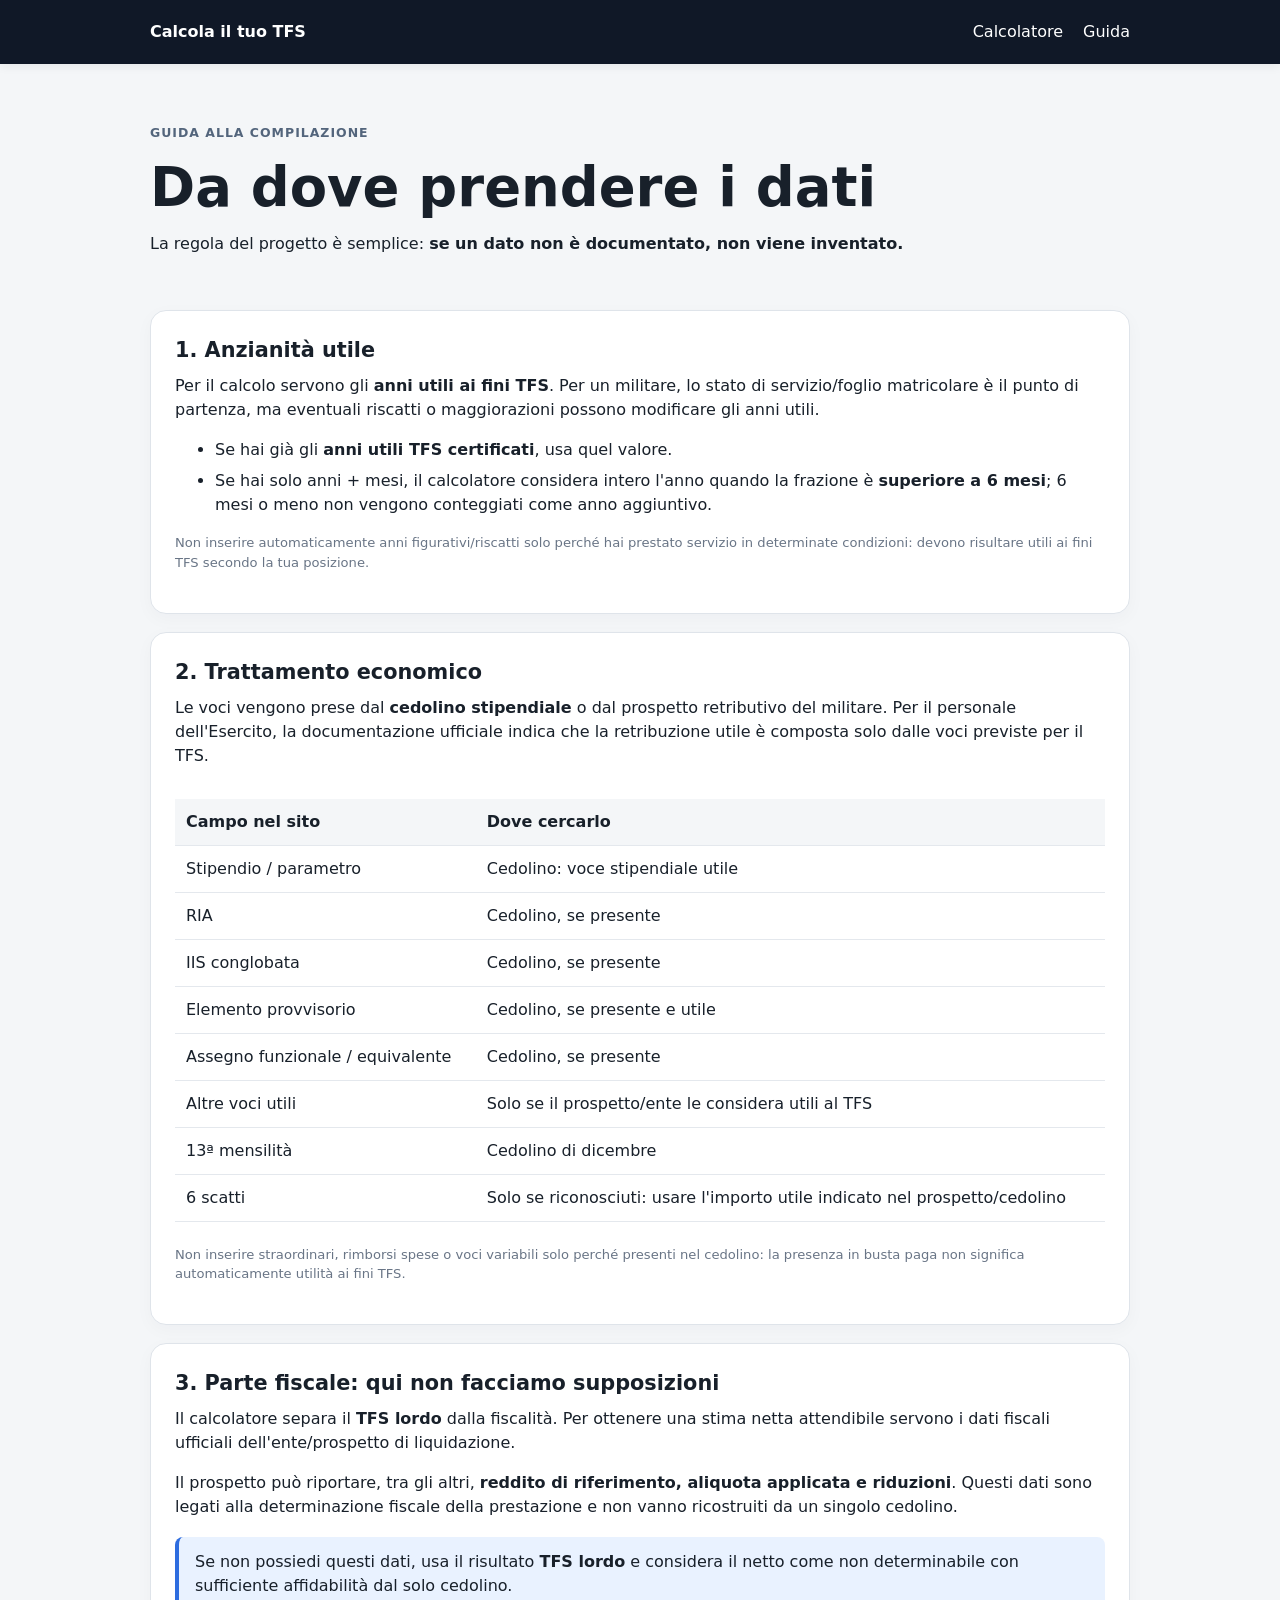
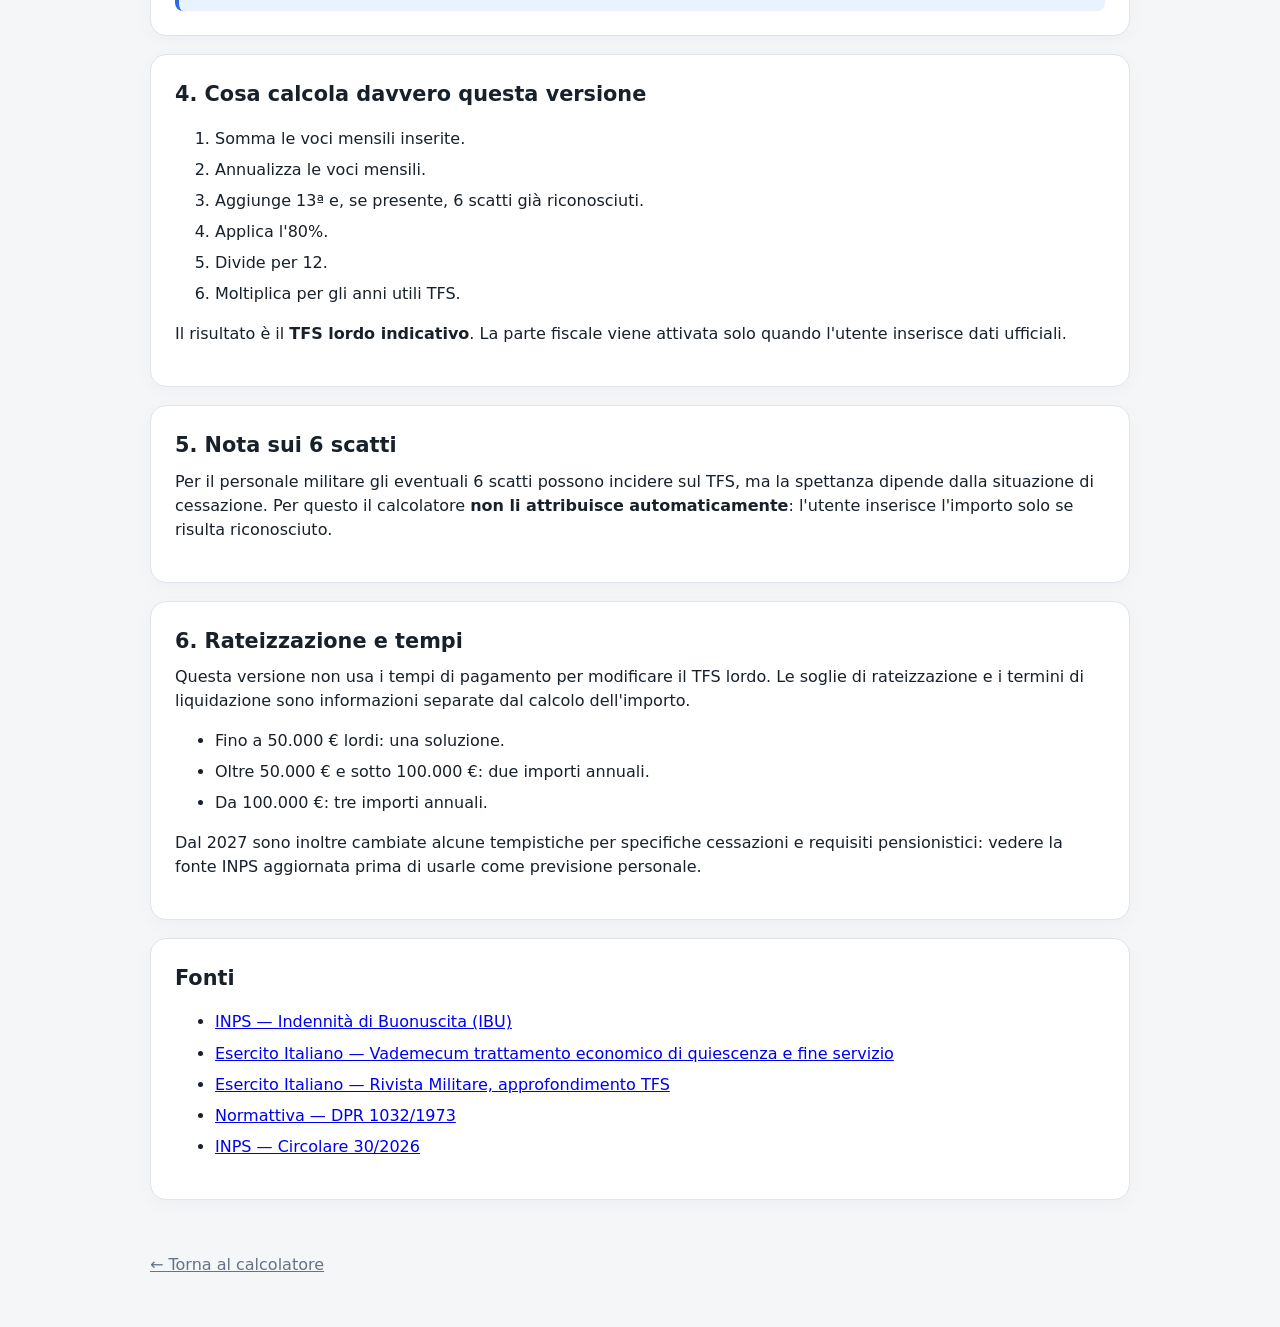
==== guida.html @ 2d4a4497 "Add files via upload" ====
<!doctype html>
<html lang="it">
<head>
  <meta charset="utf-8">
  <meta name="viewport" content="width=device-width, initial-scale=1">
  <title>Come compilare il calcolatore TFS</title>
  <link rel="stylesheet" href="css/style.css">
</head>
<body>
<header class="site-header"><div class="wrap"><a class="brand" href="index.html">Calcola il tuo TFS</a><nav><a href="index.html#calcolo">Calcolatore</a><a href="guida.html">Guida</a></nav></div></header>
<main class="wrap">
  <section class="hero compact"><p class="eyebrow">Guida alla compilazione</p><h1>Da dove prendere i dati</h1><p>La regola del progetto è semplice: <strong>se un dato non è documentato, non viene inventato.</strong></p></section>

  <section class="card">
    <h2>1. Anzianità utile</h2>
    <p>Per il calcolo servono gli <strong>anni utili ai fini TFS</strong>. Per un militare, lo stato di servizio/foglio matricolare è il punto di partenza, ma eventuali riscatti o maggiorazioni possono modificare gli anni utili.</p>
    <ul>
      <li>Se hai già gli <strong>anni utili TFS certificati</strong>, usa quel valore.</li>
      <li>Se hai solo anni + mesi, il calcolatore considera intero l'anno quando la frazione è <strong>superiore a 6 mesi</strong>; 6 mesi o meno non vengono conteggiati come anno aggiuntivo.</li>
    </ul>
    <p class="hint">Non inserire automaticamente anni figurativi/riscatti solo perché hai prestato servizio in determinate condizioni: devono risultare utili ai fini TFS secondo la tua posizione.</p>
  </section>

  <section class="card">
    <h2>2. Trattamento economico</h2>
    <p>Le voci vengono prese dal <strong>cedolino stipendiale</strong> o dal prospetto retributivo del militare. Per il personale dell'Esercito, la documentazione ufficiale indica che la retribuzione utile è composta solo dalle voci previste per il TFS.</p>
    <div class="table-wrap"><table>
      <thead><tr><th>Campo nel sito</th><th>Dove cercarlo</th></tr></thead>
      <tbody>
        <tr><td>Stipendio / parametro</td><td>Cedolino: voce stipendiale utile</td></tr>
        <tr><td>RIA</td><td>Cedolino, se presente</td></tr>
        <tr><td>IIS conglobata</td><td>Cedolino, se presente</td></tr>
        <tr><td>Elemento provvisorio</td><td>Cedolino, se presente e utile</td></tr>
        <tr><td>Assegno funzionale / equivalente</td><td>Cedolino, se presente</td></tr>
        <tr><td>Altre voci utili</td><td>Solo se il prospetto/ente le considera utili al TFS</td></tr>
        <tr><td>13ª mensilità</td><td>Cedolino di dicembre</td></tr>
        <tr><td>6 scatti</td><td>Solo se riconosciuti: usare l'importo utile indicato nel prospetto/cedolino</td></tr>
      </tbody>
    </table></div>
    <p class="hint">Non inserire straordinari, rimborsi spese o voci variabili solo perché presenti nel cedolino: la presenza in busta paga non significa automaticamente utilità ai fini TFS.</p>
  </section>

  <section id="fiscale" class="card">
    <h2>3. Parte fiscale: qui non facciamo supposizioni</h2>
    <p>Il calcolatore separa il <strong>TFS lordo</strong> dalla fiscalità. Per ottenere una stima netta attendibile servono i dati fiscali ufficiali dell'ente/prospetto di liquidazione.</p>
    <p>Il prospetto può riportare, tra gli altri, <strong>reddito di riferimento, aliquota applicata e riduzioni</strong>. Questi dati sono legati alla determinazione fiscale della prestazione e non vanno ricostruiti da un singolo cedolino.</p>
    <div class="notice">Se non possiedi questi dati, usa il risultato <strong>TFS lordo</strong> e considera il netto come non determinabile con sufficiente affidabilità dal solo cedolino.</div>
  </section>

  <section class="card">
    <h2>4. Cosa calcola davvero questa versione</h2>
    <ol>
      <li>Somma le voci mensili inserite.</li>
      <li>Annualizza le voci mensili.</li>
      <li>Aggiunge 13ª e, se presente, 6 scatti già riconosciuti.</li>
      <li>Applica l'80%.</li>
      <li>Divide per 12.</li>
      <li>Moltiplica per gli anni utili TFS.</li>
    </ol>
    <p>Il risultato è il <strong>TFS lordo indicativo</strong>. La parte fiscale viene attivata solo quando l'utente inserisce dati ufficiali.</p>
  </section>

  <section class="card">
    <h2>5. Nota sui 6 scatti</h2>
    <p>Per il personale militare gli eventuali 6 scatti possono incidere sul TFS, ma la spettanza dipende dalla situazione di cessazione. Per questo il calcolatore <strong>non li attribuisce automaticamente</strong>: l'utente inserisce l'importo solo se risulta riconosciuto.</p>
  </section>

  <section class="card">
    <h2>6. Rateizzazione e tempi</h2>
    <p>Questa versione non usa i tempi di pagamento per modificare il TFS lordo. Le soglie di rateizzazione e i termini di liquidazione sono informazioni separate dal calcolo dell'importo.</p>
    <ul>
      <li>Fino a 50.000 € lordi: una soluzione.</li>
      <li>Oltre 50.000 € e sotto 100.000 €: due importi annuali.</li>
      <li>Da 100.000 €: tre importi annuali.</li>
    </ul>
    <p>Dal 2027 sono inoltre cambiate alcune tempistiche per specifiche cessazioni e requisiti pensionistici: vedere la fonte INPS aggiornata prima di usarle come previsione personale.</p>
  </section>

  <section class="card">
    <h2>Fonti</h2>
    <ul class="sources">
      <li><a href="https://www.inps.it/it/it/dettaglio-approfondimento.schede-informative.49912.indennit-di-buonuscita-ibu-per-dipendenti-pubblici.html" target="_blank" rel="noopener">INPS — Indennità di Buonuscita (IBU)</a></li>
      <li><a href="https://www.esercito.difesa.it/assets/allegati/vademecum__il_trattamento_economico_di_quiescenza_e_di_fine_servizio__aggiornamento_2025___faq.2025.12.18.17.04.03.265.pdf" target="_blank" rel="noopener">Esercito Italiano — Vademecum trattamento economico di quiescenza e fine servizio</a></li>
      <li><a href="https://www.esercito.difesa.it/assets/allegati/5rm-2024-interattivo.2026.02.02.15.05.21.014.pdf" target="_blank" rel="noopener">Esercito Italiano — Rivista Militare, approfondimento TFS</a></li>
      <li><a href="https://www.normattiva.it/uri-res/N2Ls?urn%3Anir%3Astato%3Adecreto.del.presidente.della.repubblica%3A1973-12-29%3B1032%21vig=" target="_blank" rel="noopener">Normattiva — DPR 1032/1973</a></li>
      <li><a href="https://www.inps.it/it/it/inps-comunica/atti/circolari-messaggi-e-normativa/dettaglio.circolari-e-messaggi.2026.03.circolare-numero-30-del-27-03-2026_15208.html" target="_blank" rel="noopener">INPS — Circolare 30/2026</a></li>
    </ul>
  </section>
</main>
<footer><div class="wrap"><a href="index.html">← Torna al calcolatore</a></div></footer>
</body>
</html>
---- css/style.css ----
*{box-sizing:border-box}body{margin:0;font-family:Inter,system-ui,-apple-system,BlinkMacSystemFont,"Segoe UI",sans-serif;background:#f4f6f8;color:#18202a;line-height:1.5}.wrap{width:min(100% - 32px,980px);margin:auto}.site-header{background:#101827;color:#fff;position:sticky;top:0;z-index:10;box-shadow:0 2px 10px #0001}.site-header .wrap{display:flex;justify-content:space-between;align-items:center;min-height:64px}.brand{font-weight:800;color:#fff;text-decoration:none}.site-header nav{display:flex;gap:20px}.site-header a{color:#fff;text-decoration:none}.hero{padding:52px 0 28px}.hero.compact{padding-bottom:20px}.eyebrow{text-transform:uppercase;letter-spacing:.08em;font-size:.78rem;font-weight:800;color:#53657c}h1{font-size:clamp(2rem,6vw,3.4rem);line-height:1.05;margin:.3rem 0 1rem}h2{margin:0 0 .4rem;font-size:1.3rem}p{margin:.5rem 0 1rem}.notice{background:#e9f2ff;border-left:4px solid #2d6cdf;padding:13px 16px;border-radius:8px;margin-top:18px}.notice.warning{background:#fff7df;border-left-color:#d39b00}.card{background:#fff;border:1px solid #dfe4ea;border-radius:16px;padding:24px;margin:18px 0;box-shadow:0 5px 18px #17203308}.section-title{display:flex;gap:14px;align-items:flex-start;margin-bottom:20px}.section-title>span{display:grid;place-items:center;width:32px;height:32px;border-radius:50%;background:#101827;color:#fff;font-weight:800;flex:0 0 auto}.section-title p{color:#5d6877;margin:0}.grid{display:grid;gap:16px}.grid.two{grid-template-columns:repeat(2,minmax(0,1fr))}@media(max-width:680px){.grid.two{grid-template-columns:1fr}.site-header nav{gap:10px;font-size:.9rem}.card{padding:18px}}label{display:flex;flex-direction:column;gap:7px;font-weight:700;font-size:.93rem}input{width:100%;padding:12px 13px;border:1px solid #cbd3dc;border-radius:9px;font:inherit;background:#fff;color:#18202a}input:focus{outline:2px solid #8eb6ff;border-color:#4c82e8}.check{flex-direction:row;align-items:center;margin:18px 0;font-weight:500}.check input{width:auto}.hidden{display:none}.result-line{background:#f3f5f8;padding:12px;border-radius:8px}.hint,.optional{font-size:.82rem;color:#697586}.formula{font-family:ui-monospace,SFMono-Regular,Menlo,monospace;background:#101827;color:#fff;border-radius:10px;padding:16px;margin:16px 0;overflow:auto}.breakdown>div{display:flex;justify-content:space-between;gap:20px;padding:12px 0;border-bottom:1px solid #e8ebef}.breakdown .grand{font-size:1.15rem;border-bottom:0;margin-top:8px;padding:18px;background:#eef6ef;border-radius:10px}.button{display:inline-block;border:0;border-radius:9px;background:#101827;color:#fff;padding:12px 18px;font-weight:800;cursor:pointer;text-decoration:none;margin-top:14px}.button.secondary{background:#eef1f5;color:#18202a}.tax-result{margin-top:20px;border:1px solid #cfd8e3;border-radius:12px;padding:18px;background:#f8fafc}.tax-result .net{font-size:1.5rem;font-weight:900;margin-top:10px}.table-wrap{overflow-x:auto}table{width:100%;border-collapse:collapse;margin:15px 0}th,td{text-align:left;padding:11px;border-bottom:1px solid #e4e8ed;vertical-align:top}th{background:#f4f6f8}li{margin:.45rem 0}.sources a{overflow-wrap:anywhere}footer{padding:35px 0 50px;color:#667384}footer a{color:inherit}
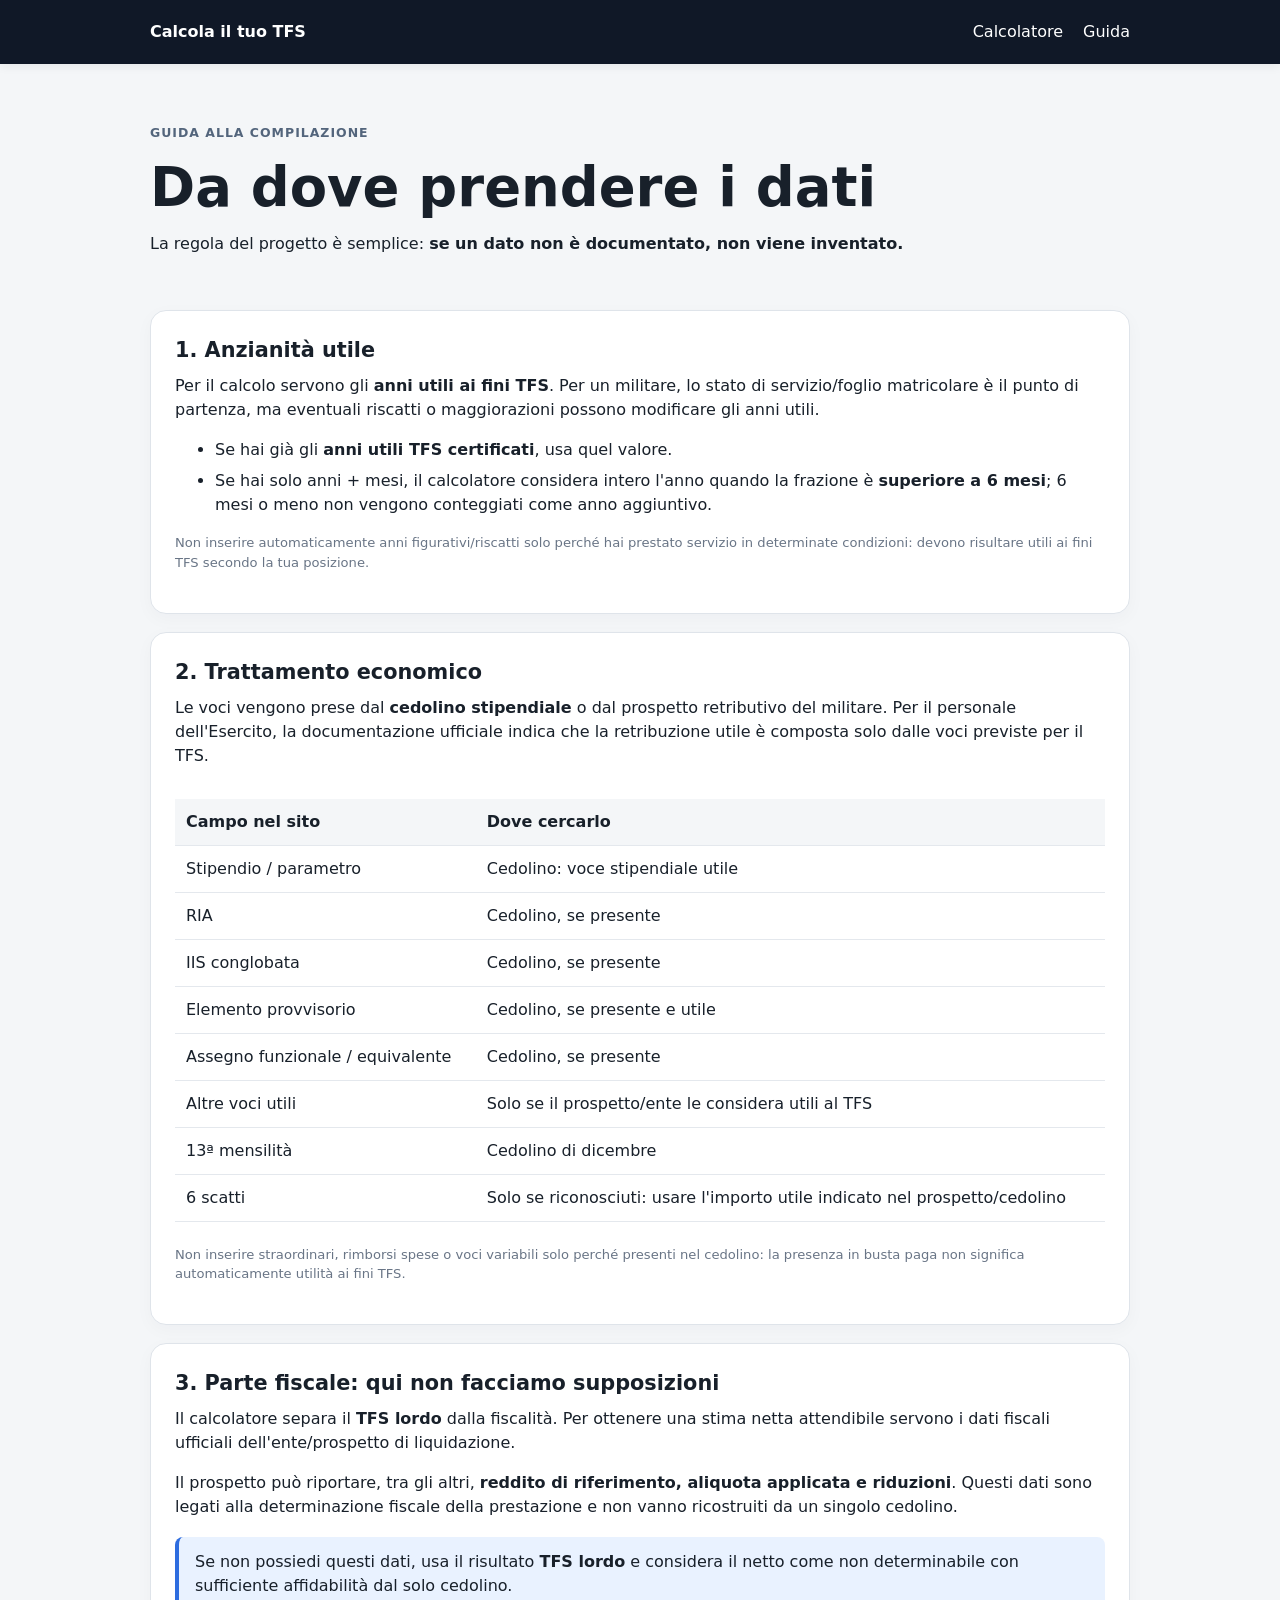
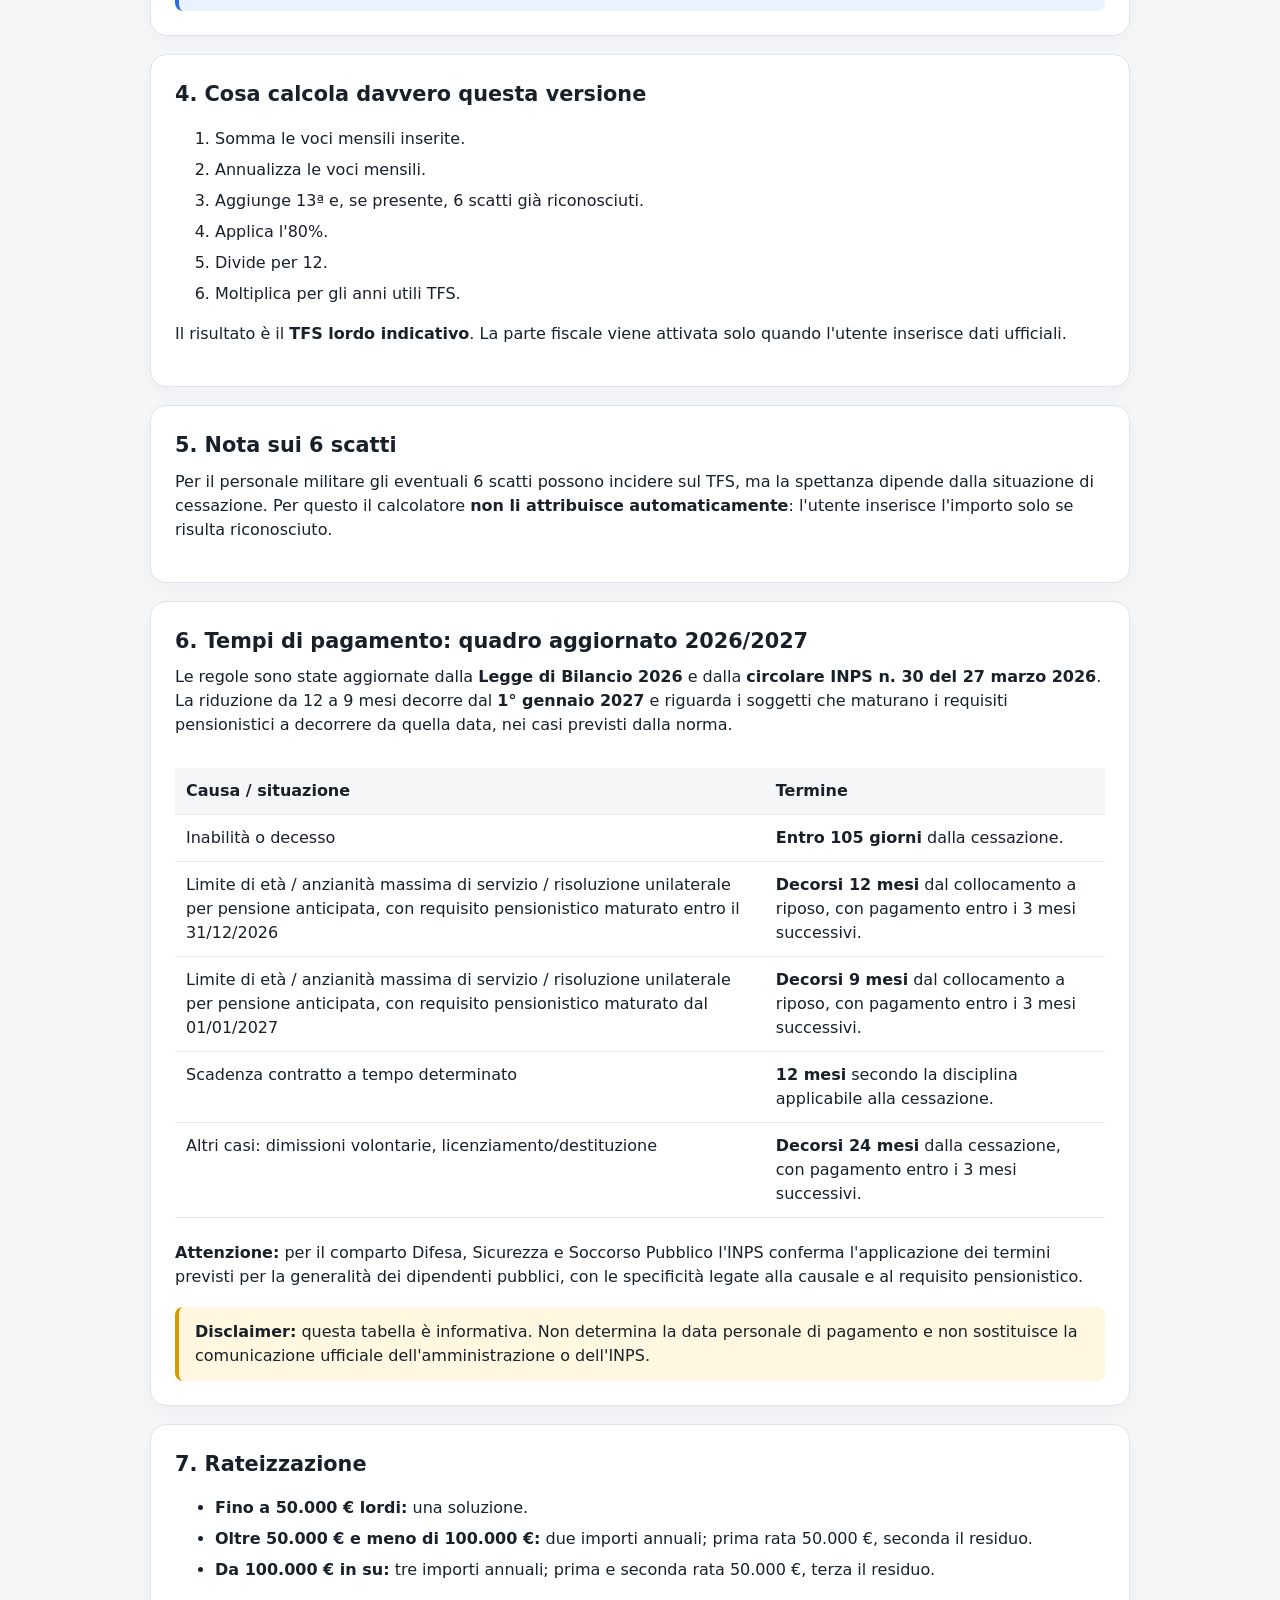
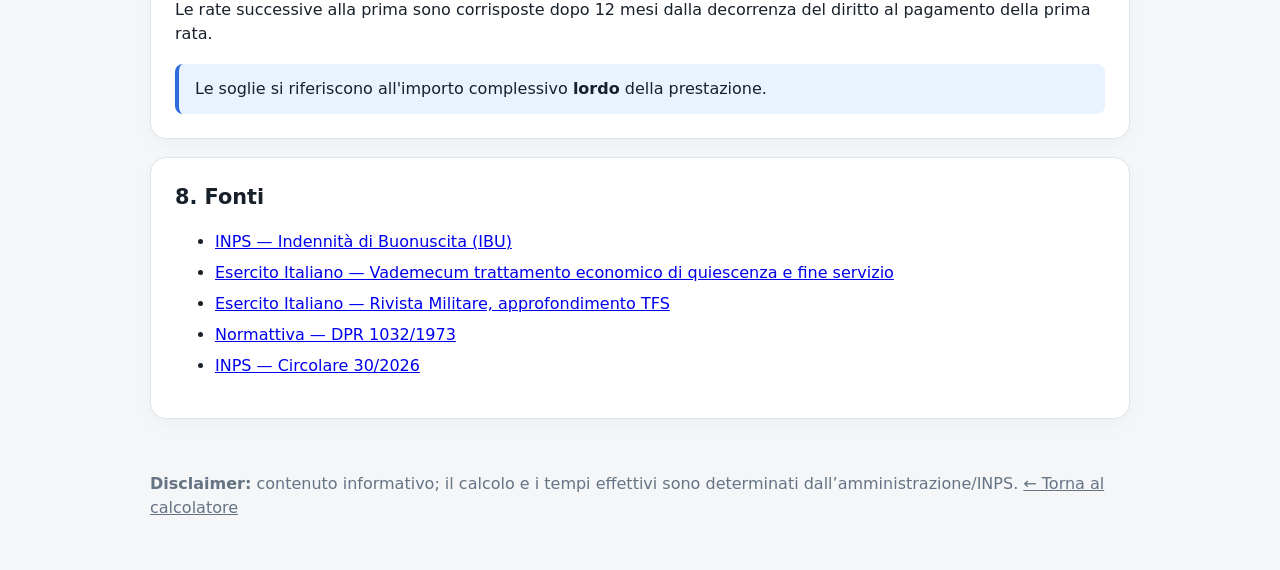
==== commit 56df2dd1: "Add files via upload" ====
--- a/guida.html
+++ b/guida.html
@@ -66,18 +66,35 @@
   </section>
 
   <section class="card">
-    <h2>6. Rateizzazione e tempi</h2>
-    <p>Questa versione non usa i tempi di pagamento per modificare il TFS lordo. Le soglie di rateizzazione e i termini di liquidazione sono informazioni separate dal calcolo dell'importo.</p>
-    <ul>
-      <li>Fino a 50.000 € lordi: una soluzione.</li>
-      <li>Oltre 50.000 € e sotto 100.000 €: due importi annuali.</li>
-      <li>Da 100.000 €: tre importi annuali.</li>
-    </ul>
-    <p>Dal 2027 sono inoltre cambiate alcune tempistiche per specifiche cessazioni e requisiti pensionistici: vedere la fonte INPS aggiornata prima di usarle come previsione personale.</p>
+    <h2>6. Tempi di pagamento: quadro aggiornato 2026/2027</h2>
+    <p>Le regole sono state aggiornate dalla <strong>Legge di Bilancio 2026</strong> e dalla <strong>circolare INPS n. 30 del 27 marzo 2026</strong>. La riduzione da 12 a 9 mesi decorre dal <strong>1° gennaio 2027</strong> e riguarda i soggetti che maturano i requisiti pensionistici a decorrere da quella data, nei casi previsti dalla norma.</p>
+    <div class="table-wrap"><table>
+      <thead><tr><th>Causa / situazione</th><th>Termine</th></tr></thead>
+      <tbody>
+        <tr><td>Inabilità o decesso</td><td><strong>Entro 105 giorni</strong> dalla cessazione.</td></tr>
+        <tr><td>Limite di età / anzianità massima di servizio / risoluzione unilaterale per pensione anticipata, con requisito pensionistico maturato entro il 31/12/2026</td><td><strong>Decorsi 12 mesi</strong> dal collocamento a riposo, con pagamento entro i 3 mesi successivi.</td></tr>
+        <tr><td>Limite di età / anzianità massima di servizio / risoluzione unilaterale per pensione anticipata, con requisito pensionistico maturato dal 01/01/2027</td><td><strong>Decorsi 9 mesi</strong> dal collocamento a riposo, con pagamento entro i 3 mesi successivi.</td></tr>
+        <tr><td>Scadenza contratto a tempo determinato</td><td><strong>12 mesi</strong> secondo la disciplina applicabile alla cessazione.</td></tr>
+        <tr><td>Altri casi: dimissioni volontarie, licenziamento/destituzione</td><td><strong>Decorsi 24 mesi</strong> dalla cessazione, con pagamento entro i 3 mesi successivi.</td></tr>
+      </tbody>
+    </table></div>
+    <p><strong>Attenzione:</strong> per il comparto Difesa, Sicurezza e Soccorso Pubblico l'INPS conferma l'applicazione dei termini previsti per la generalità dei dipendenti pubblici, con le specificità legate alla causale e al requisito pensionistico.</p>
+    <div class="notice warning"><strong>Disclaimer:</strong> questa tabella è informativa. Non determina la data personale di pagamento e non sostituisce la comunicazione ufficiale dell'amministrazione o dell'INPS.</div>
   </section>
 
   <section class="card">
-    <h2>Fonti</h2>
+    <h2>7. Rateizzazione</h2>
+    <ul>
+      <li><strong>Fino a 50.000 € lordi:</strong> una soluzione.</li>
+      <li><strong>Oltre 50.000 € e meno di 100.000 €:</strong> due importi annuali; prima rata 50.000 €, seconda il residuo.</li>
+      <li><strong>Da 100.000 € in su:</strong> tre importi annuali; prima e seconda rata 50.000 €, terza il residuo.</li>
+    </ul>
+    <p>Le rate successive alla prima sono corrisposte dopo 12 mesi dalla decorrenza del diritto al pagamento della prima rata.</p>
+    <div class="notice">Le soglie si riferiscono all'importo complessivo <strong>lordo</strong> della prestazione.</div>
+  </section>
+
+  <section class="card">
+    <h2>8. Fonti</h2>
     <ul class="sources">
       <li><a href="https://www.inps.it/it/it/dettaglio-approfondimento.schede-informative.49912.indennit-di-buonuscita-ibu-per-dipendenti-pubblici.html" target="_blank" rel="noopener">INPS — Indennità di Buonuscita (IBU)</a></li>
       <li><a href="https://www.esercito.difesa.it/assets/allegati/vademecum__il_trattamento_economico_di_quiescenza_e_di_fine_servizio__aggiornamento_2025___faq.2025.12.18.17.04.03.265.pdf" target="_blank" rel="noopener">Esercito Italiano — Vademecum trattamento economico di quiescenza e fine servizio</a></li>
@@ -87,6 +104,6 @@
     </ul>
   </section>
 </main>
-<footer><div class="wrap"><a href="index.html">← Torna al calcolatore</a></div></footer>
+<footer><div class="wrap"><strong>Disclaimer:</strong> contenuto informativo; il calcolo e i tempi effettivi sono determinati dall’amministrazione/INPS. <a href="index.html">← Torna al calcolatore</a></div></footer>
 </body>
 </html>
--- a/css/style.css
+++ b/css/style.css
@@ -1 +1,3 @@
 *{box-sizing:border-box}body{margin:0;font-family:Inter,system-ui,-apple-system,BlinkMacSystemFont,"Segoe UI",sans-serif;background:#f4f6f8;color:#18202a;line-height:1.5}.wrap{width:min(100% - 32px,980px);margin:auto}.site-header{background:#101827;color:#fff;position:sticky;top:0;z-index:10;box-shadow:0 2px 10px #0001}.site-header .wrap{display:flex;justify-content:space-between;align-items:center;min-height:64px}.brand{font-weight:800;color:#fff;text-decoration:none}.site-header nav{display:flex;gap:20px}.site-header a{color:#fff;text-decoration:none}.hero{padding:52px 0 28px}.hero.compact{padding-bottom:20px}.eyebrow{text-transform:uppercase;letter-spacing:.08em;font-size:.78rem;font-weight:800;color:#53657c}h1{font-size:clamp(2rem,6vw,3.4rem);line-height:1.05;margin:.3rem 0 1rem}h2{margin:0 0 .4rem;font-size:1.3rem}p{margin:.5rem 0 1rem}.notice{background:#e9f2ff;border-left:4px solid #2d6cdf;padding:13px 16px;border-radius:8px;margin-top:18px}.notice.warning{background:#fff7df;border-left-color:#d39b00}.card{background:#fff;border:1px solid #dfe4ea;border-radius:16px;padding:24px;margin:18px 0;box-shadow:0 5px 18px #17203308}.section-title{display:flex;gap:14px;align-items:flex-start;margin-bottom:20px}.section-title>span{display:grid;place-items:center;width:32px;height:32px;border-radius:50%;background:#101827;color:#fff;font-weight:800;flex:0 0 auto}.section-title p{color:#5d6877;margin:0}.grid{display:grid;gap:16px}.grid.two{grid-template-columns:repeat(2,minmax(0,1fr))}@media(max-width:680px){.grid.two{grid-template-columns:1fr}.site-header nav{gap:10px;font-size:.9rem}.card{padding:18px}}label{display:flex;flex-direction:column;gap:7px;font-weight:700;font-size:.93rem}input{width:100%;padding:12px 13px;border:1px solid #cbd3dc;border-radius:9px;font:inherit;background:#fff;color:#18202a}input:focus{outline:2px solid #8eb6ff;border-color:#4c82e8}.check{flex-direction:row;align-items:center;margin:18px 0;font-weight:500}.check input{width:auto}.hidden{display:none}.result-line{background:#f3f5f8;padding:12px;border-radius:8px}.hint,.optional{font-size:.82rem;color:#697586}.formula{font-family:ui-monospace,SFMono-Regular,Menlo,monospace;background:#101827;color:#fff;border-radius:10px;padding:16px;margin:16px 0;overflow:auto}.breakdown>div{display:flex;justify-content:space-between;gap:20px;padding:12px 0;border-bottom:1px solid #e8ebef}.breakdown .grand{font-size:1.15rem;border-bottom:0;margin-top:8px;padding:18px;background:#eef6ef;border-radius:10px}.button{display:inline-block;border:0;border-radius:9px;background:#101827;color:#fff;padding:12px 18px;font-weight:800;cursor:pointer;text-decoration:none;margin-top:14px}.button.secondary{background:#eef1f5;color:#18202a}.tax-result{margin-top:20px;border:1px solid #cfd8e3;border-radius:12px;padding:18px;background:#f8fafc}.tax-result .net{font-size:1.5rem;font-weight:900;margin-top:10px}.table-wrap{overflow-x:auto}table{width:100%;border-collapse:collapse;margin:15px 0}th,td{text-align:left;padding:11px;border-bottom:1px solid #e4e8ed;vertical-align:top}th{background:#f4f6f8}li{margin:.45rem 0}.sources a{overflow-wrap:anywhere}footer{padding:35px 0 50px;color:#667384}footer a{color:inherit}
+
+select{width:100%;padding:12px 13px;border:1px solid #cbd3dc;border-radius:9px;font:inherit;background:#fff;color:#18202a}select:focus{outline:2px solid #8eb6ff;border-color:#4c82e8}
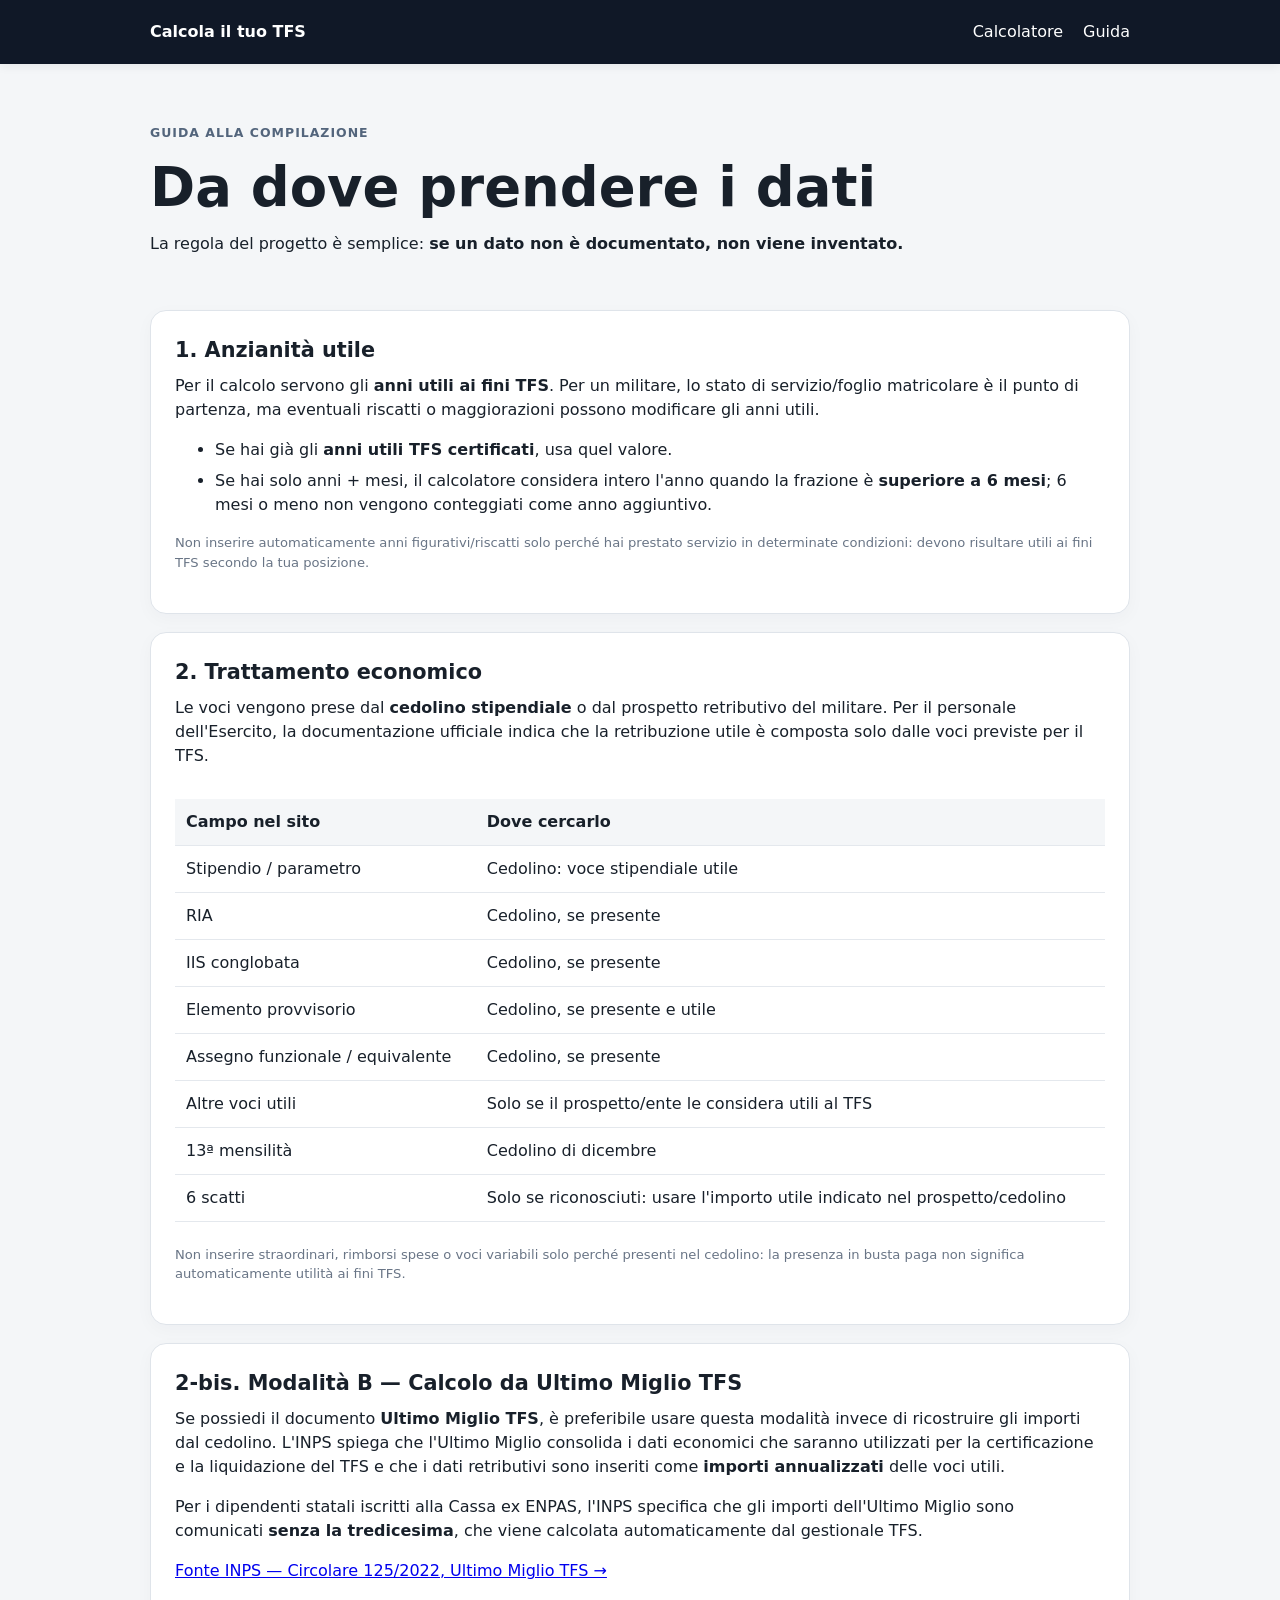
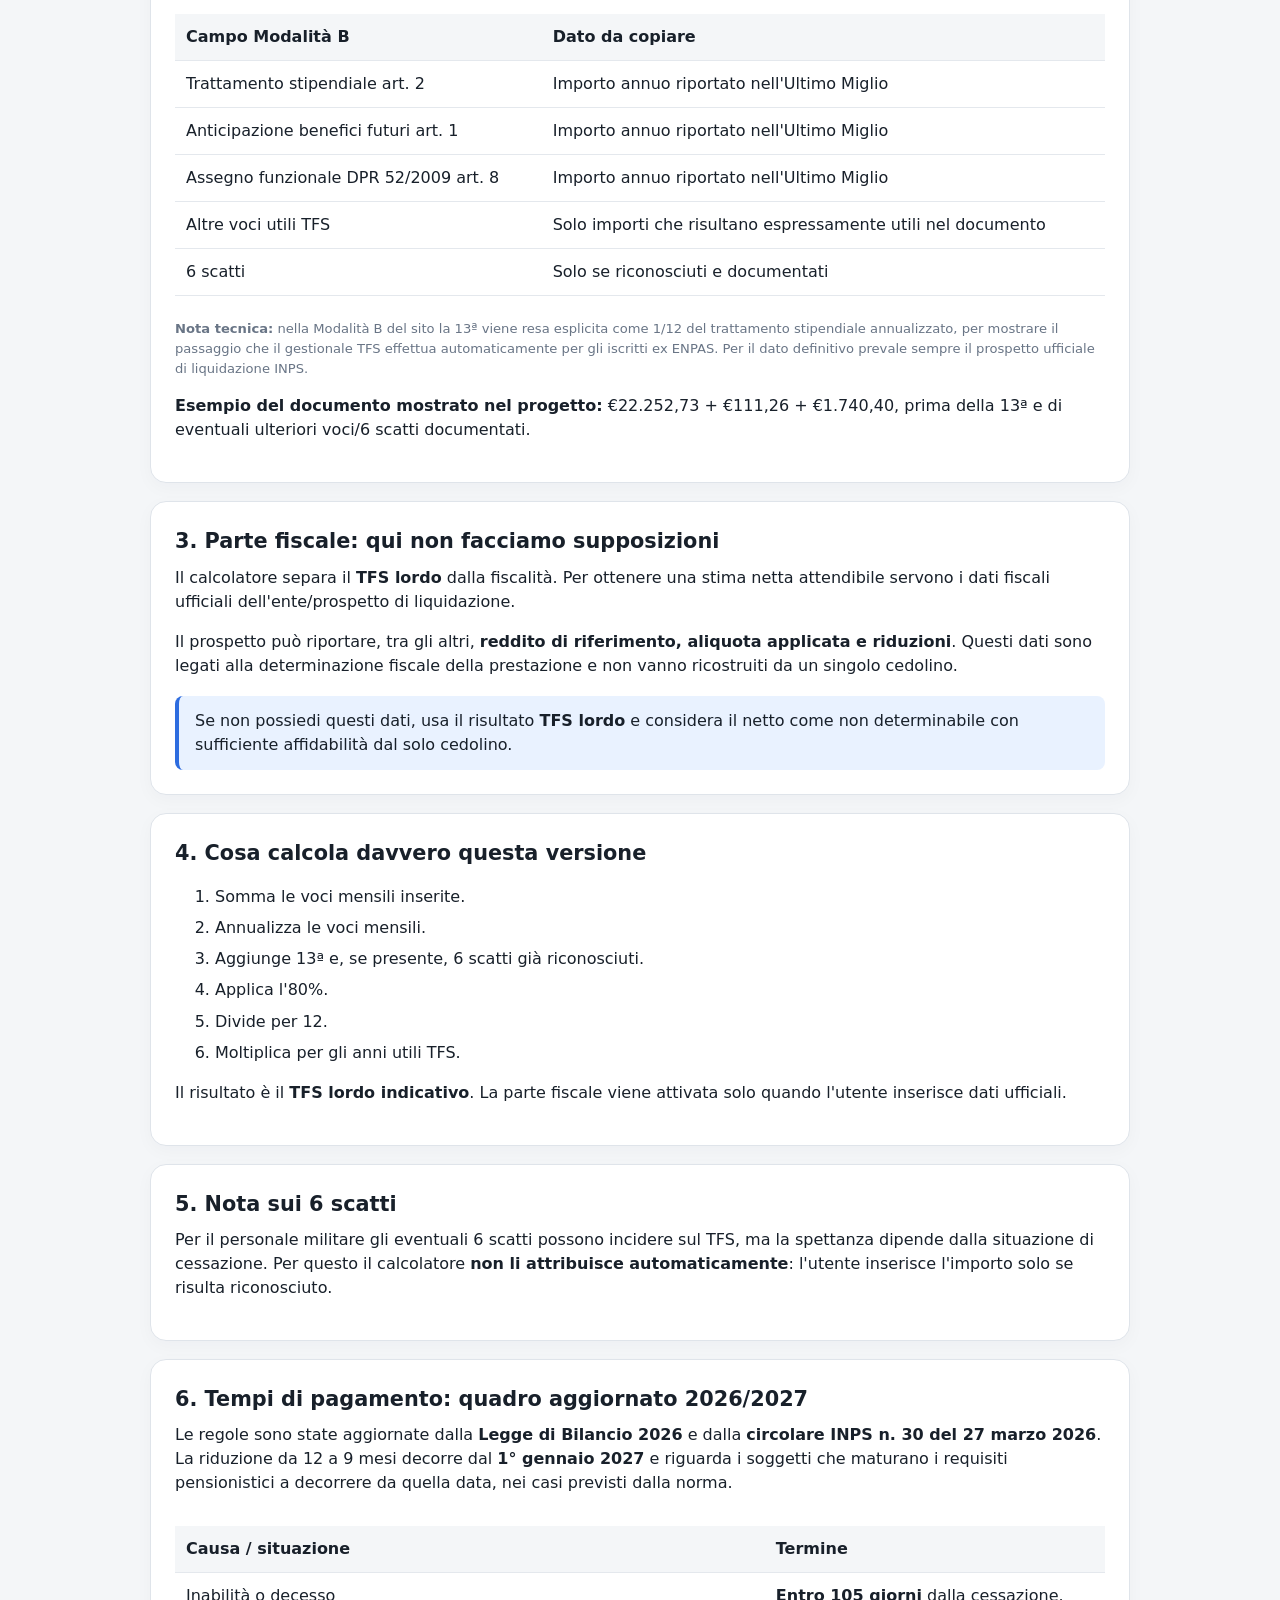
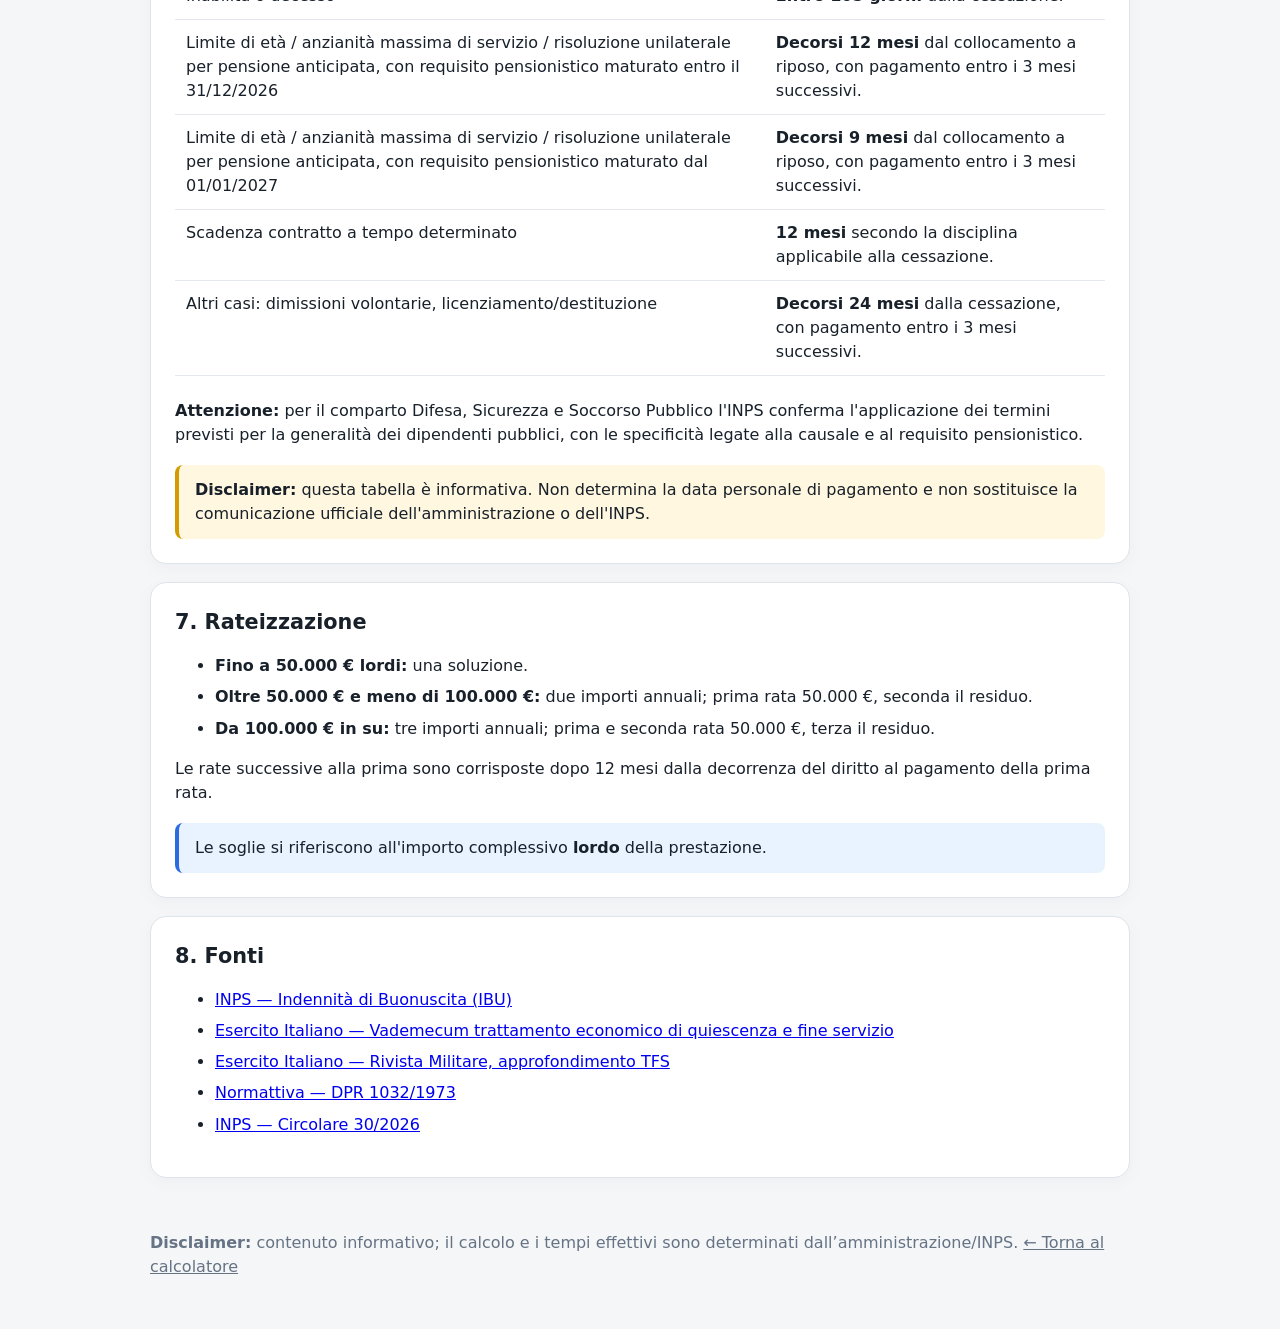
==== commit d96ebc4d: "Add files via upload" ====
--- a/guida.html
+++ b/guida.html
@@ -38,6 +38,25 @@
       </tbody>
     </table></div>
     <p class="hint">Non inserire straordinari, rimborsi spese o voci variabili solo perché presenti nel cedolino: la presenza in busta paga non significa automaticamente utilità ai fini TFS.</p>
+  </section>
+
+  <section class="card">
+    <h2>2-bis. Modalità B — Calcolo da Ultimo Miglio TFS</h2>
+    <p>Se possiedi il documento <strong>Ultimo Miglio TFS</strong>, è preferibile usare questa modalità invece di ricostruire gli importi dal cedolino. L'INPS spiega che l'Ultimo Miglio consolida i dati economici che saranno utilizzati per la certificazione e la liquidazione del TFS e che i dati retributivi sono inseriti come <strong>importi annualizzati</strong> delle voci utili.</p>
+    <p>Per i dipendenti statali iscritti alla Cassa ex ENPAS, l'INPS specifica che gli importi dell'Ultimo Miglio sono comunicati <strong>senza la tredicesima</strong>, che viene calcolata automaticamente dal gestionale TFS.</p>
+    <p><a href="https://www.inps.it/it/it/inps-comunica/atti/circolari-messaggi-e-normativa/dettaglio.circolari-e-messaggi.2022.11.circolare-numero-125-del-04-11-2022_13983.html" target="_blank" rel="noopener">Fonte INPS — Circolare 125/2022, Ultimo Miglio TFS →</a></p>
+    <div class="table-wrap"><table>
+      <thead><tr><th>Campo Modalità B</th><th>Dato da copiare</th></tr></thead>
+      <tbody>
+        <tr><td>Trattamento stipendiale art. 2</td><td>Importo annuo riportato nell'Ultimo Miglio</td></tr>
+        <tr><td>Anticipazione benefici futuri art. 1</td><td>Importo annuo riportato nell'Ultimo Miglio</td></tr>
+        <tr><td>Assegno funzionale DPR 52/2009 art. 8</td><td>Importo annuo riportato nell'Ultimo Miglio</td></tr>
+        <tr><td>Altre voci utili TFS</td><td>Solo importi che risultano espressamente utili nel documento</td></tr>
+        <tr><td>6 scatti</td><td>Solo se riconosciuti e documentati</td></tr>
+      </tbody>
+    </table></div>
+    <p class="hint"><strong>Nota tecnica:</strong> nella Modalità B del sito la 13ª viene resa esplicita come 1/12 del trattamento stipendiale annualizzato, per mostrare il passaggio che il gestionale TFS effettua automaticamente per gli iscritti ex ENPAS. Per il dato definitivo prevale sempre il prospetto ufficiale di liquidazione INPS.</p>
+    <p><strong>Esempio del documento mostrato nel progetto:</strong> €22.252,73 + €111,26 + €1.740,40, prima della 13ª e di eventuali ulteriori voci/6 scatti documentati.</p>
   </section>
 
   <section id="fiscale" class="card">
--- a/css/style.css
+++ b/css/style.css
@@ -1,3 +1,8 @@
 *{box-sizing:border-box}body{margin:0;font-family:Inter,system-ui,-apple-system,BlinkMacSystemFont,"Segoe UI",sans-serif;background:#f4f6f8;color:#18202a;line-height:1.5}.wrap{width:min(100% - 32px,980px);margin:auto}.site-header{background:#101827;color:#fff;position:sticky;top:0;z-index:10;box-shadow:0 2px 10px #0001}.site-header .wrap{display:flex;justify-content:space-between;align-items:center;min-height:64px}.brand{font-weight:800;color:#fff;text-decoration:none}.site-header nav{display:flex;gap:20px}.site-header a{color:#fff;text-decoration:none}.hero{padding:52px 0 28px}.hero.compact{padding-bottom:20px}.eyebrow{text-transform:uppercase;letter-spacing:.08em;font-size:.78rem;font-weight:800;color:#53657c}h1{font-size:clamp(2rem,6vw,3.4rem);line-height:1.05;margin:.3rem 0 1rem}h2{margin:0 0 .4rem;font-size:1.3rem}p{margin:.5rem 0 1rem}.notice{background:#e9f2ff;border-left:4px solid #2d6cdf;padding:13px 16px;border-radius:8px;margin-top:18px}.notice.warning{background:#fff7df;border-left-color:#d39b00}.card{background:#fff;border:1px solid #dfe4ea;border-radius:16px;padding:24px;margin:18px 0;box-shadow:0 5px 18px #17203308}.section-title{display:flex;gap:14px;align-items:flex-start;margin-bottom:20px}.section-title>span{display:grid;place-items:center;width:32px;height:32px;border-radius:50%;background:#101827;color:#fff;font-weight:800;flex:0 0 auto}.section-title p{color:#5d6877;margin:0}.grid{display:grid;gap:16px}.grid.two{grid-template-columns:repeat(2,minmax(0,1fr))}@media(max-width:680px){.grid.two{grid-template-columns:1fr}.site-header nav{gap:10px;font-size:.9rem}.card{padding:18px}}label{display:flex;flex-direction:column;gap:7px;font-weight:700;font-size:.93rem}input{width:100%;padding:12px 13px;border:1px solid #cbd3dc;border-radius:9px;font:inherit;background:#fff;color:#18202a}input:focus{outline:2px solid #8eb6ff;border-color:#4c82e8}.check{flex-direction:row;align-items:center;margin:18px 0;font-weight:500}.check input{width:auto}.hidden{display:none}.result-line{background:#f3f5f8;padding:12px;border-radius:8px}.hint,.optional{font-size:.82rem;color:#697586}.formula{font-family:ui-monospace,SFMono-Regular,Menlo,monospace;background:#101827;color:#fff;border-radius:10px;padding:16px;margin:16px 0;overflow:auto}.breakdown>div{display:flex;justify-content:space-between;gap:20px;padding:12px 0;border-bottom:1px solid #e8ebef}.breakdown .grand{font-size:1.15rem;border-bottom:0;margin-top:8px;padding:18px;background:#eef6ef;border-radius:10px}.button{display:inline-block;border:0;border-radius:9px;background:#101827;color:#fff;padding:12px 18px;font-weight:800;cursor:pointer;text-decoration:none;margin-top:14px}.button.secondary{background:#eef1f5;color:#18202a}.tax-result{margin-top:20px;border:1px solid #cfd8e3;border-radius:12px;padding:18px;background:#f8fafc}.tax-result .net{font-size:1.5rem;font-weight:900;margin-top:10px}.table-wrap{overflow-x:auto}table{width:100%;border-collapse:collapse;margin:15px 0}th,td{text-align:left;padding:11px;border-bottom:1px solid #e4e8ed;vertical-align:top}th{background:#f4f6f8}li{margin:.45rem 0}.sources a{overflow-wrap:anywhere}footer{padding:35px 0 50px;color:#667384}footer a{color:inherit}
 
 select{width:100%;padding:12px 13px;border:1px solid #cbd3dc;border-radius:9px;font:inherit;background:#fff;color:#18202a}select:focus{outline:2px solid #8eb6ff;border-color:#4c82e8}
+
+.mode-switch{display:flex;gap:10px;flex-wrap:wrap;margin:0 0 18px}
+.mode-button{border:1px solid #cbd5e1;background:#fff;color:#172033;border-radius:10px;padding:11px 15px;font:inherit;font-weight:700;cursor:pointer}
+.mode-button.active{background:#172033;color:#fff;border-color:#172033}
+.mode-button:hover{filter:brightness(.97)}
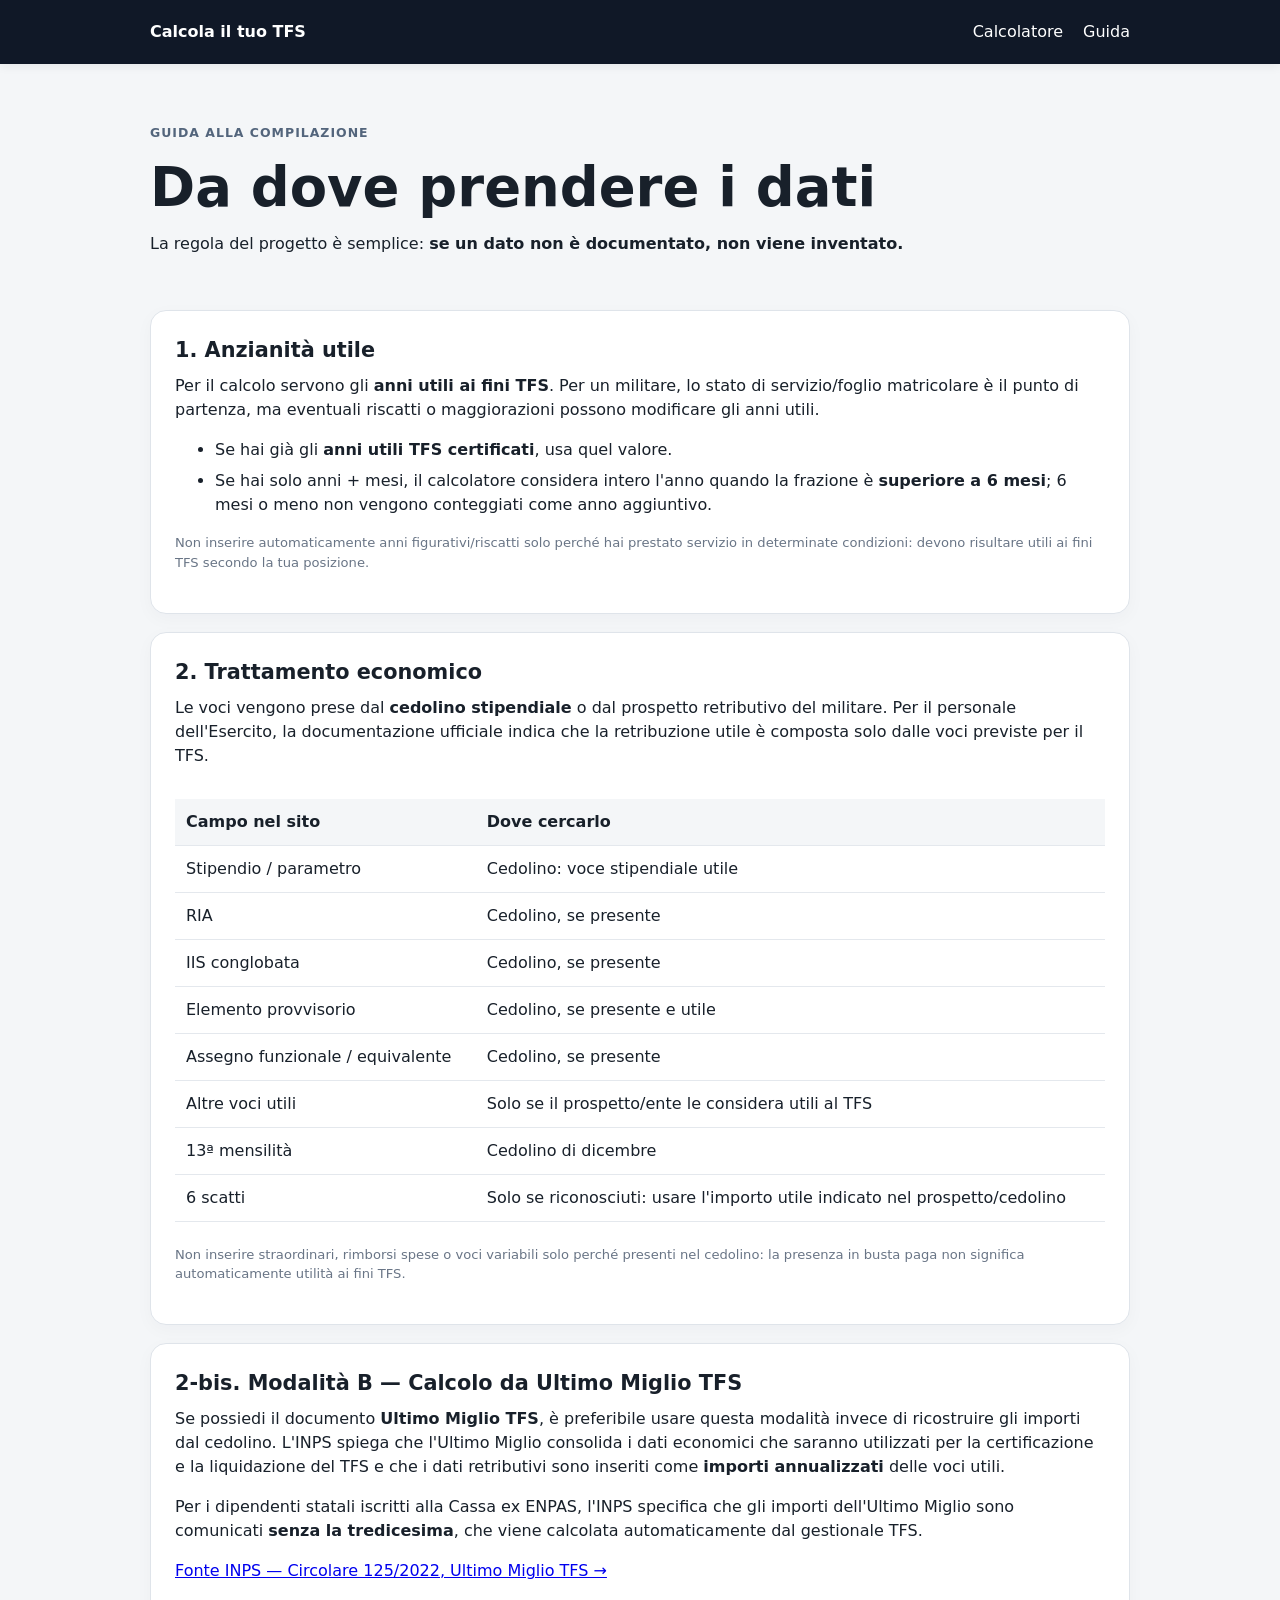
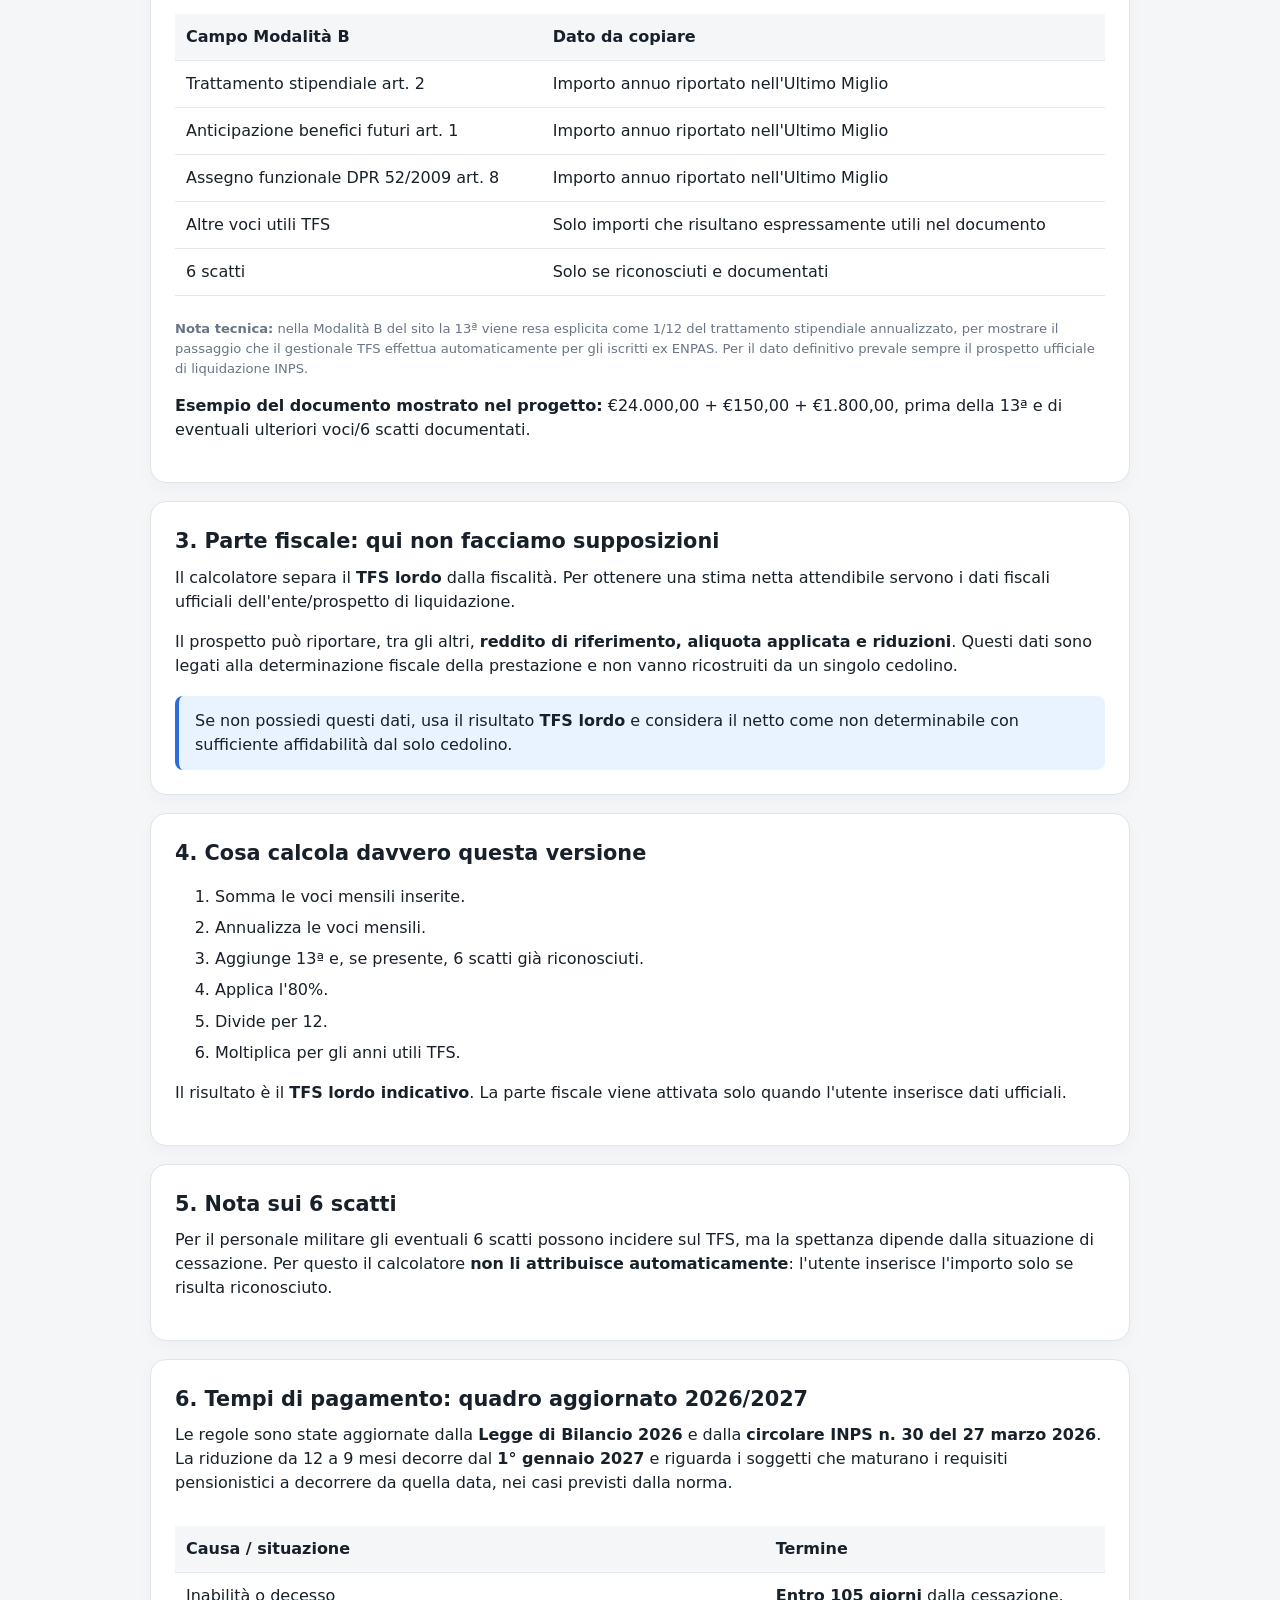
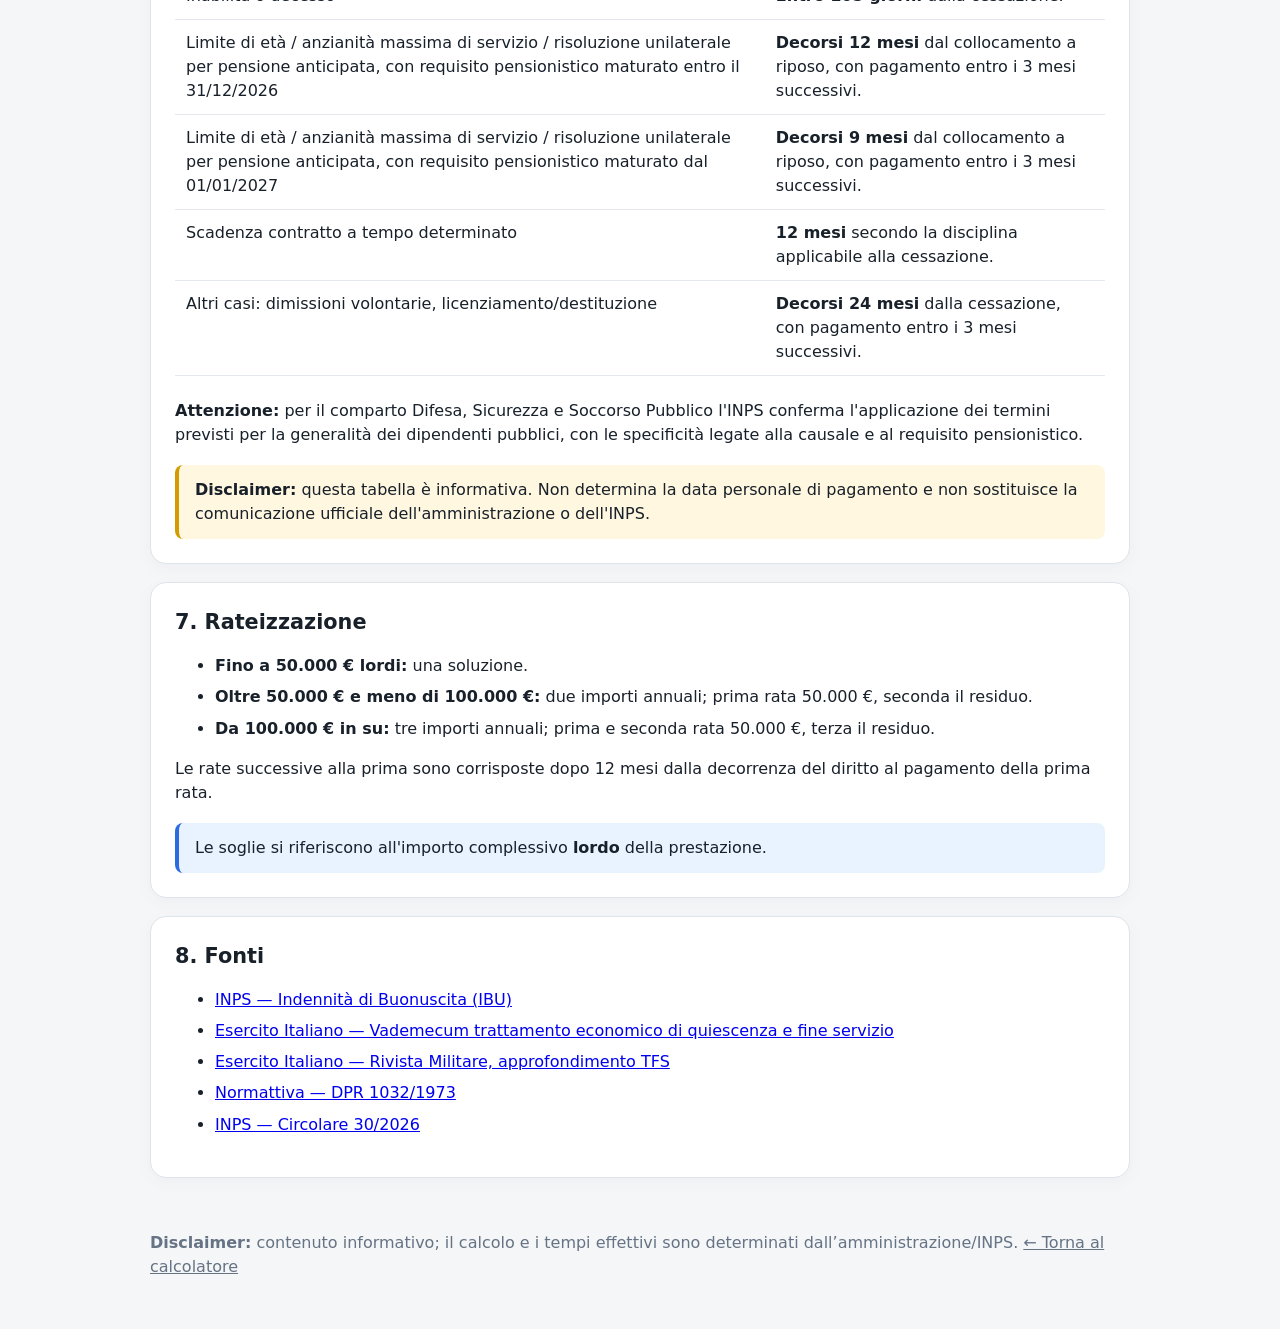
==== commit 861028e8: "Add files via upload" ====
--- a/guida.html
+++ b/guida.html
@@ -56,7 +56,7 @@
       </tbody>
     </table></div>
     <p class="hint"><strong>Nota tecnica:</strong> nella Modalità B del sito la 13ª viene resa esplicita come 1/12 del trattamento stipendiale annualizzato, per mostrare il passaggio che il gestionale TFS effettua automaticamente per gli iscritti ex ENPAS. Per il dato definitivo prevale sempre il prospetto ufficiale di liquidazione INPS.</p>
-    <p><strong>Esempio del documento mostrato nel progetto:</strong> €22.252,73 + €111,26 + €1.740,40, prima della 13ª e di eventuali ulteriori voci/6 scatti documentati.</p>
+    <p><strong>Esempio del documento mostrato nel progetto:</strong> €24.000,00 + €150,00 + €1.800,00, prima della 13ª e di eventuali ulteriori voci/6 scatti documentati.</p>
   </section>
 
   <section id="fiscale" class="card">
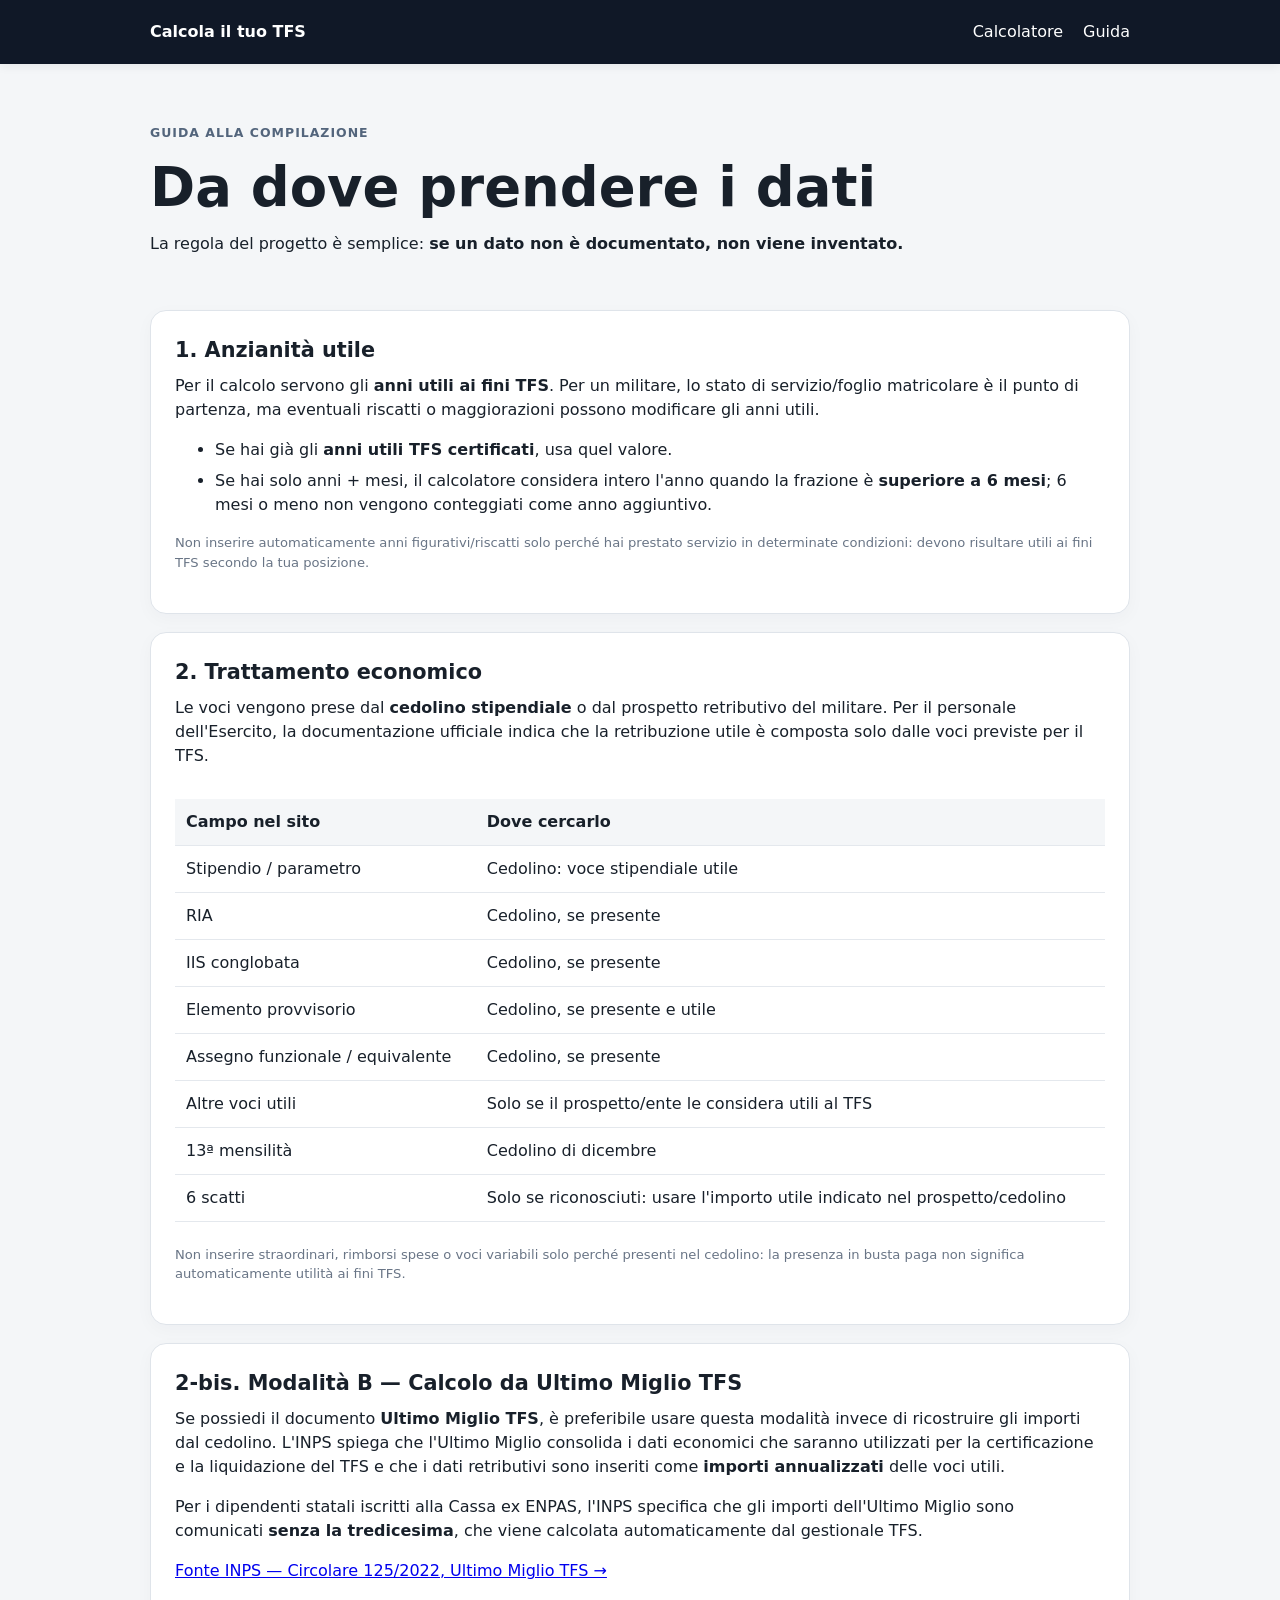
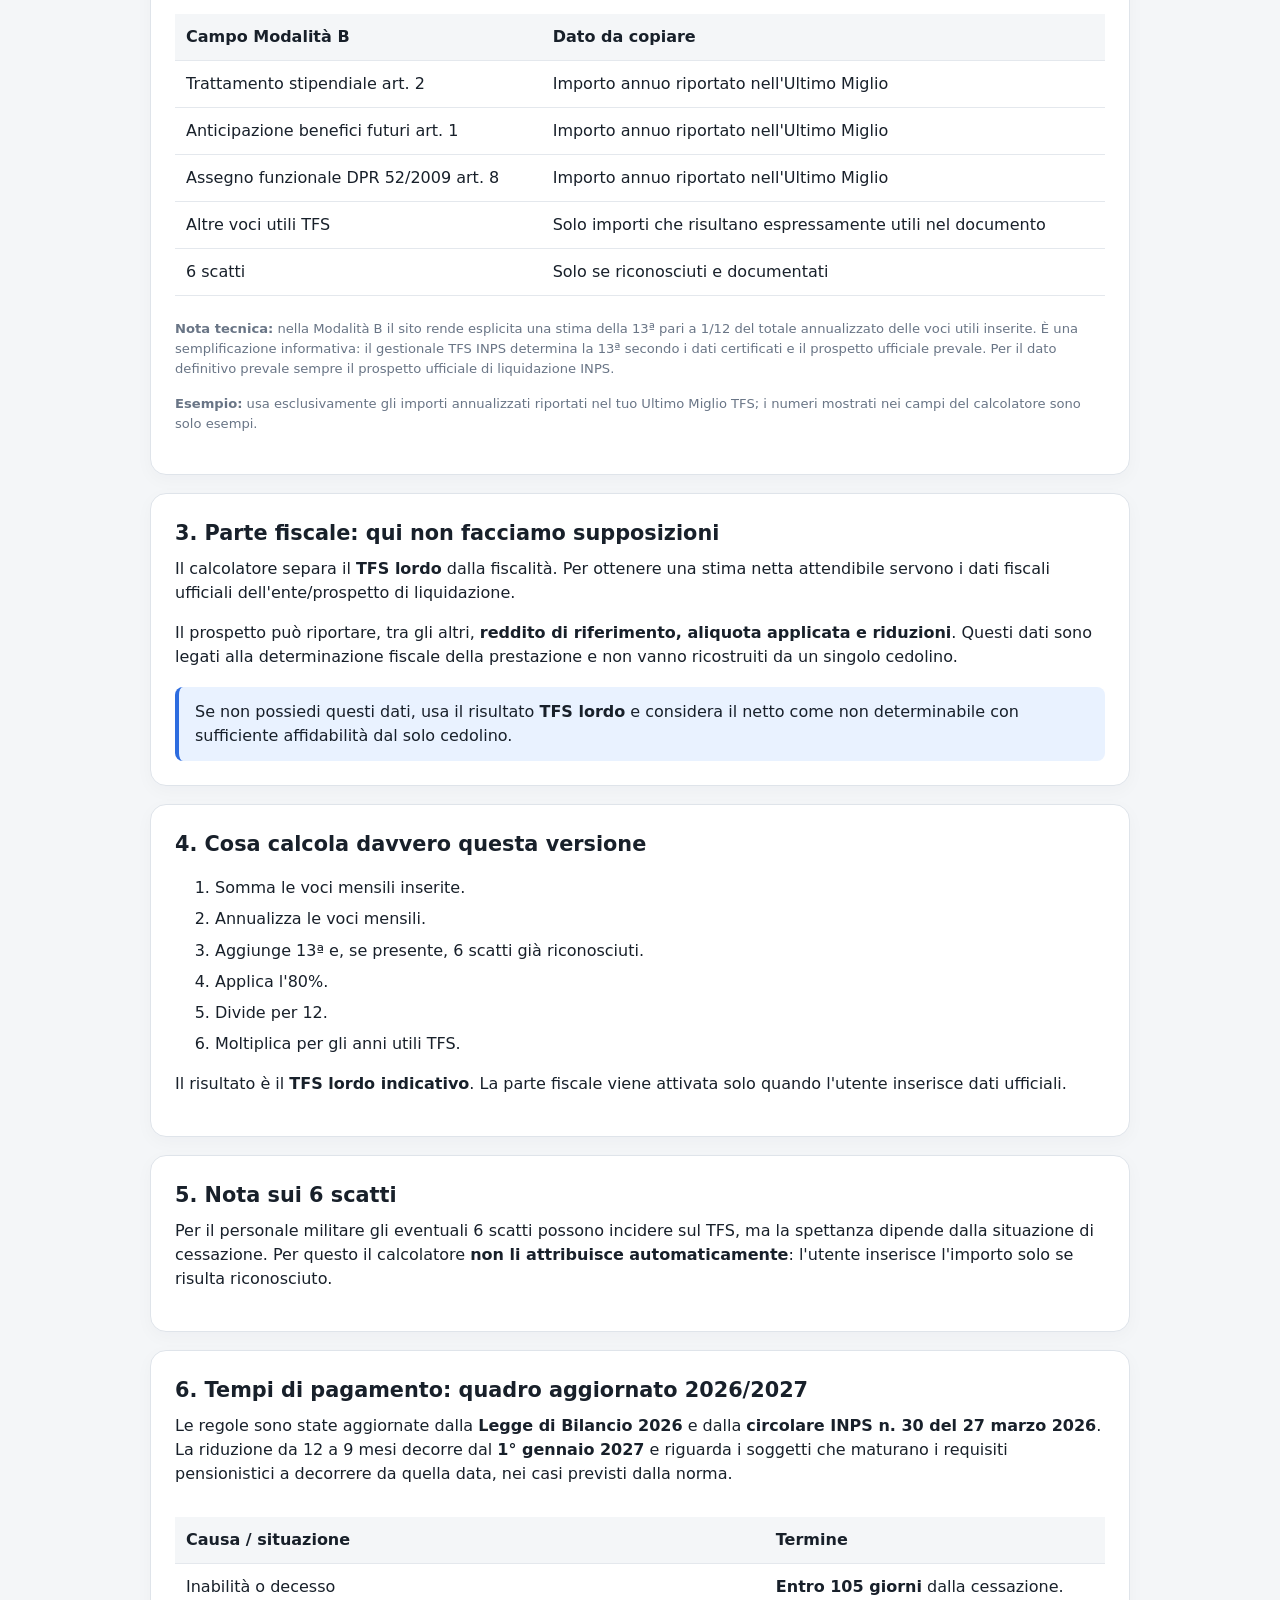
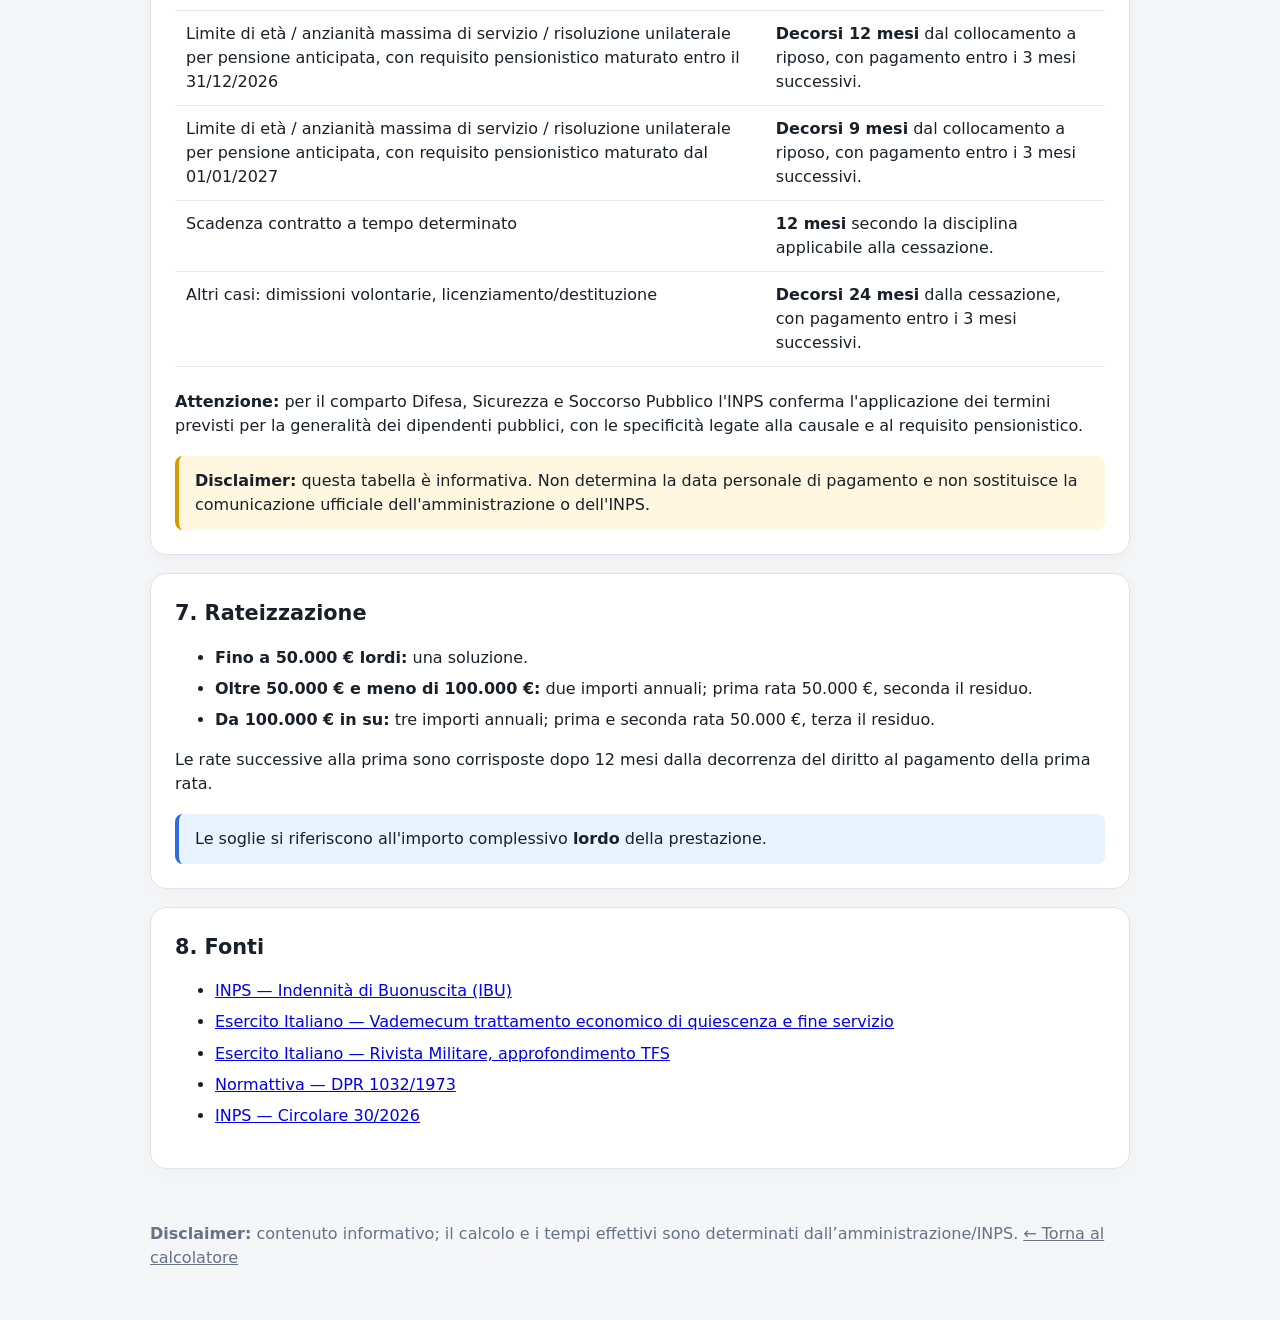
==== commit 7b405856: "Add files via upload" ====
--- a/guida.html
+++ b/guida.html
@@ -55,8 +55,8 @@
         <tr><td>6 scatti</td><td>Solo se riconosciuti e documentati</td></tr>
       </tbody>
     </table></div>
-    <p class="hint"><strong>Nota tecnica:</strong> nella Modalità B del sito la 13ª viene resa esplicita come 1/12 del trattamento stipendiale annualizzato, per mostrare il passaggio che il gestionale TFS effettua automaticamente per gli iscritti ex ENPAS. Per il dato definitivo prevale sempre il prospetto ufficiale di liquidazione INPS.</p>
-    <p><strong>Esempio del documento mostrato nel progetto:</strong> €24.000,00 + €150,00 + €1.800,00, prima della 13ª e di eventuali ulteriori voci/6 scatti documentati.</p>
+    <p class="hint"><strong>Nota tecnica:</strong> nella Modalità B il sito rende esplicita una stima della 13ª pari a 1/12 del totale annualizzato delle voci utili inserite. È una semplificazione informativa: il gestionale TFS INPS determina la 13ª secondo i dati certificati e il prospetto ufficiale prevale. Per il dato definitivo prevale sempre il prospetto ufficiale di liquidazione INPS.</p>
+    <p class="hint"><strong>Esempio:</strong> usa esclusivamente gli importi annualizzati riportati nel tuo Ultimo Miglio TFS; i numeri mostrati nei campi del calcolatore sono solo esempi.</p>
   </section>
 
   <section id="fiscale" class="card">
--- a/css/style.css
+++ b/css/style.css
@@ -6,3 +6,4 @@
 .mode-button{border:1px solid #cbd5e1;background:#fff;color:#172033;border-radius:10px;padding:11px 15px;font:inherit;font-weight:700;cursor:pointer}
 .mode-button.active{background:#172033;color:#fff;border-color:#172033}
 .mode-button:hover{filter:brightness(.97)}
+.mode-explainer{background:#eef7f3;border:1px solid #c9e3d5;border-left:5px solid #2f7d5b;border-radius:12px;padding:20px 22px;margin:4px 0 22px}.mode-explainer h2{margin-bottom:10px}.mode-explainer p:last-child{margin-bottom:0}.mode-explainer strong{color:#173f2d}
